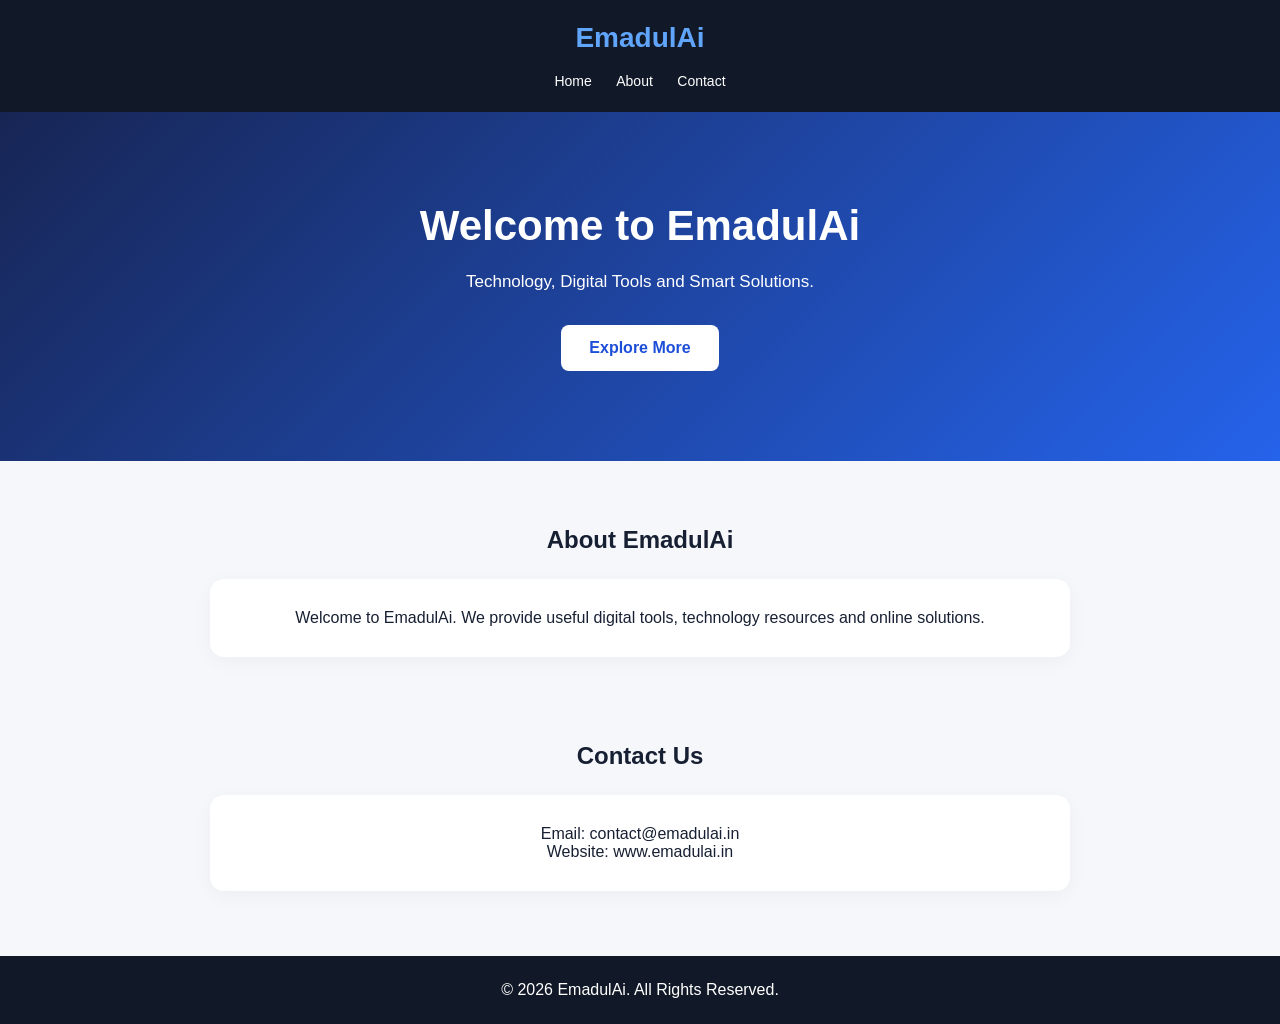
==== index.html @ f179d578 "Create EmadulAi homepage" ====
<!DOCTYPE html>
<html lang="en">
<head>
  <meta charset="UTF-8">
  <meta name="viewport" content="width=device-width, initial-scale=1.0">
  <meta name="description" content="Welcome to EmadulAi - Technology, Digital Tools and Solutions.">
  <title>EmadulAi - Official Website</title>

  <style>
    * {
      margin: 0;
      padding: 0;
      box-sizing: border-box;
    }

    body {
      font-family: Arial, sans-serif;
      background: #f5f7fb;
      color: #172033;
    }

    header {
      background: #111827;
      color: white;
      padding: 22px;
      text-align: center;
    }

    .logo {
      font-size: 28px;
      font-weight: bold;
      color: #60a5fa;
    }

    nav {
      margin-top: 18px;
    }

    nav a {
      color: white;
      text-decoration: none;
      margin: 10px;
      font-size: 14px;
    }

    .hero {
      padding: 90px 20px;
      text-align: center;
      background: linear-gradient(135deg, #172554, #2563eb);
      color: white;
    }

    .hero h1 {
      font-size: 42px;
      margin-bottom: 18px;
    }

    .hero p {
      font-size: 17px;
      line-height: 1.7;
    }

    .hero a {
      display: inline-block;
      margin-top: 28px;
      padding: 14px 28px;
      background: white;
      color: #1d4ed8;
      border-radius: 8px;
      text-decoration: none;
      font-weight: bold;
    }

    .content {
      max-width: 900px;
      margin: 45px auto;
      padding: 20px;
      text-align: center;
    }

    .content h2 {
      margin-bottom: 15px;
    }

    .card {
      background: white;
      padding: 30px;
      margin-top: 25px;
      border-radius: 14px;
      box-shadow: 0 5px 20px #0000000a;
    }

    footer {
      background: #111827;
      color: white;
      padding: 25px;
      text-align: center;
    }

    @media (max-width: 600px) {
      .hero h1 {
        font-size: 32px;
      }

      nav a {
        margin: 6px;
      }
    }
  </style>
</head>

<body>

  <header>
    <div class="logo">EmadulAi</div>

    <nav>
      <a href="#home">Home</a>
      <a href="#about">About</a>
      <a href="#contact">Contact</a>
    </nav>
  </header>

  <section class="hero" id="home">
    <h1>Welcome to EmadulAi</h1>
    <p>Technology, Digital Tools and Smart Solutions.</p>
    <a href="#about">Explore More</a>
  </section>

  <section class="content" id="about">
    <h2>About EmadulAi</h2>

    <div class="card">
      <p>
        Welcome to EmadulAi. We provide useful
        digital tools, technology resources and
        online solutions.
      </p>
    </div>
  </section>

  <section class="content" id="contact">
    <h2>Contact Us</h2>

    <div class="card">
      <p>Email: contact@emadulai.in</p>
      <p>Website: www.emadulai.in</p>
    </div>
  </section>

  <footer>
    <p>© 2026 EmadulAi. All Rights Reserved.</p>
  </footer>

</body>
</html>
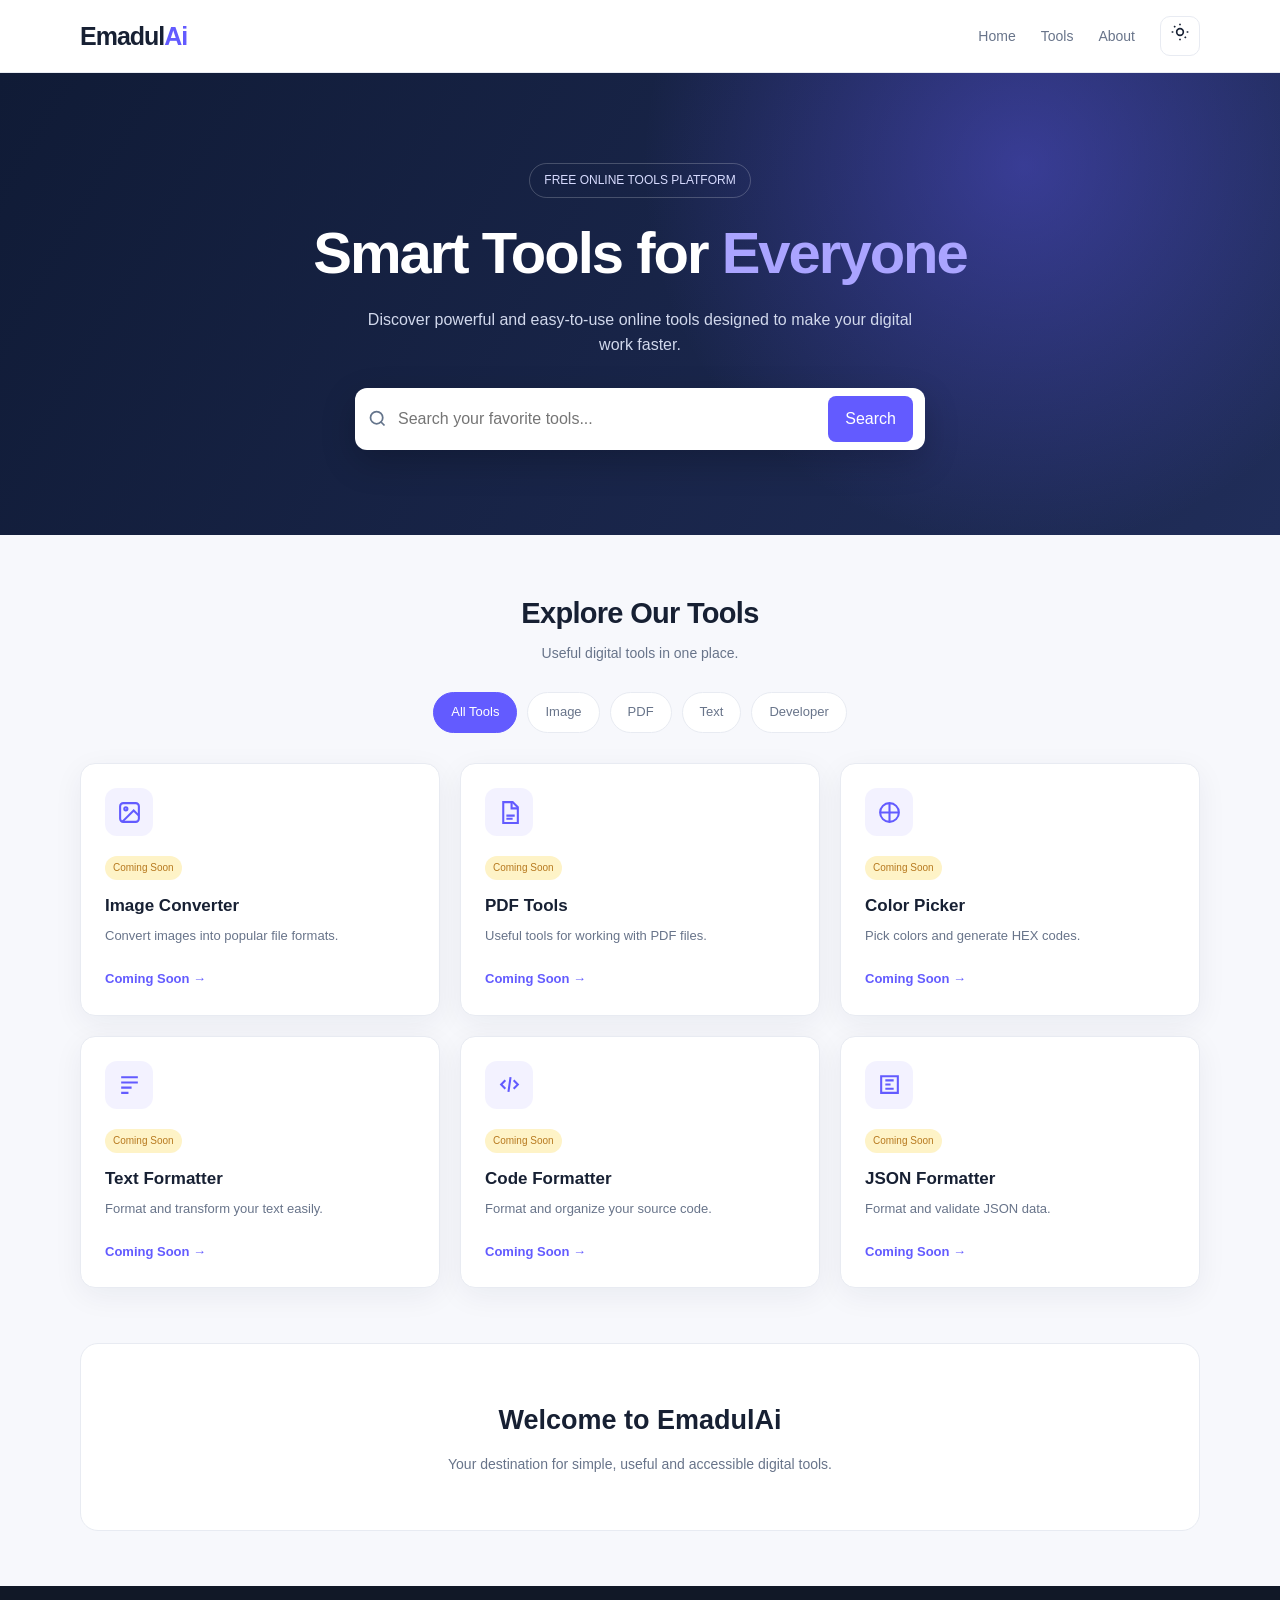
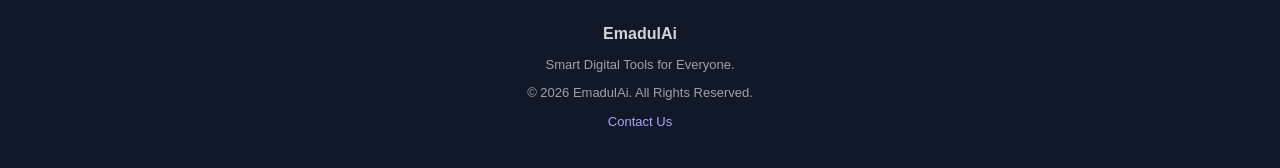
==== commit c022fc55: "Upgrade EmadulAi Tools Homepage" ====
--- a/index.html
+++ b/index.html
@@ -4,10 +4,33 @@
 <head>
   <meta charset="UTF-8">
   <meta name="viewport" content="width=device-width, initial-scale=1.0">
-  <meta name="description" content="Welcome to EmadulAi - Technology, Digital Tools and Solutions.">
-  <title>EmadulAi - Official Website</title>
+  <meta name="theme-color" content="#101828">
+
+  <title>EmadulAi Tools - Free Online Tools</title>
+  <meta name="description" content="Explore free online tools by EmadulAi. Image, PDF, text, color and developer tools.">
 
   <style>
+    :root {
+      --bg: #f7f8fc;
+      --surface: #ffffff;
+      --text: #172033;
+      --muted: #68748a;
+      --border: #e8ebf2;
+      --primary: #635bff;
+      --hero: #111b36;
+      --shadow: 0 8px 30px rgba(20,30,60,.06);
+    }
+
+    body.dark {
+      --bg: #0c1220;
+      --surface: #151e30;
+      --text: #f1f5ff;
+      --muted: #a4b0c5;
+      --border: #27334a;
+      --hero: #080e1d;
+      --shadow: 0 8px 30px rgba(0,0,0,.2);
+    }
+
     * {
       margin: 0;
       padding: 0;
@@ -15,96 +38,340 @@
     }
 
     body {
+      background: var(--bg);
+      color: var(--text);
       font-family: Arial, sans-serif;
-      background: #f5f7fb;
+      line-height: 1.6;
+      transition: background .25s, color .25s;
+    }
+
+    a {
+      color: inherit;
+      text-decoration: none;
+    }
+
+    button, input {
+      font: inherit;
+    }
+
+    .container {
+      width: min(1120px, 92%);
+      margin: auto;
+    }
+
+    header {
+      background: var(--surface);
+      border-bottom: 1px solid var(--border);
+      position: sticky;
+      top: 0;
+      z-index: 10;
+    }
+
+    .navbar {
+      min-height: 72px;
+      display: flex;
+      align-items: center;
+      justify-content: space-between;
+      gap: 20px;
+    }
+
+    .logo {
+      font-size: 25px;
+      font-weight: 800;
+      letter-spacing: -1px;
+    }
+
+    .logo span {
+      color: var(--primary);
+    }
+
+    .nav-links {
+      display: flex;
+      align-items: center;
+      gap: 25px;
+    }
+
+    .nav-links a {
+      font-size: 14px;
+      color: var(--muted);
+    }
+
+    .nav-links a:hover {
+      color: var(--primary);
+    }
+
+    .theme-btn {
+      width: 40px;
+      height: 40px;
+      border: 1px solid var(--border);
+      border-radius: 10px;
+      background: var(--surface);
+      color: var(--text);
+      cursor: pointer;
+    }
+
+    .hero {
+      background:
+        radial-gradient(circle at 80% 20%, #655cff66, transparent 35%),
+        linear-gradient(120deg, #101b36, #202d59);
+      color: white;
+      padding: 90px 20px 85px;
+      text-align: center;
+    }
+
+    .hero .tag {
+      display: inline-block;
+      padding: 7px 14px;
+      border: 1px solid #ffffff35;
+      border-radius: 30px;
+      font-size: 12px;
+      color: #d8dcff;
+      margin-bottom: 22px;
+    }
+
+    .hero h1 {
+      font-size: clamp(34px, 6vw, 58px);
+      line-height: 1.15;
+      letter-spacing: -2px;
+      max-width: 800px;
+      margin: auto;
+    }
+
+    .hero h1 span {
+      color: #aaa4ff;
+    }
+
+    .hero p {
+      max-width: 580px;
+      margin: 20px auto 30px;
+      color: #d1d8ec;
+      font-size: 16px;
+    }
+
+    .search-box {
+      max-width: 570px;
+      margin: auto;
+      display: flex;
+      align-items: center;
+      gap: 10px;
+      padding: 8px 12px;
+      background: white;
+      border-radius: 12px;
+      box-shadow: 0 12px 35px #0003;
+    }
+
+    .search-box svg {
+      color: #64748b;
+      flex-shrink: 0;
+    }
+
+    .search-box input {
+      flex: 1;
+      min-width: 0;
+      padding: 10px 0;
+      border: none;
+      outline: none;
       color: #172033;
-    }
-
-    header {
-      background: #111827;
+      background: transparent;
+    }
+
+    .search-box button {
+      border: 0;
+      border-radius: 8px;
+      background: #635bff;
       color: white;
-      padding: 22px;
+      padding: 10px 17px;
+      cursor: pointer;
+    }
+
+    .section {
+      padding: 55px 0;
+    }
+
+    .section-head {
       text-align: center;
-    }
-
-    .logo {
-      font-size: 28px;
-      font-weight: bold;
-      color: #60a5fa;
-    }
-
-    nav {
-      margin-top: 18px;
-    }
-
-    nav a {
+      margin-bottom: 28px;
+    }
+
+    .section-head h2 {
+      font-size: 29px;
+      letter-spacing: -.7px;
+    }
+
+    .section-head p {
+      color: var(--muted);
+      font-size: 14px;
+      margin-top: 6px;
+    }
+
+    .categories {
+      display: flex;
+      flex-wrap: wrap;
+      justify-content: center;
+      gap: 10px;
+      margin-bottom: 30px;
+    }
+
+    .category-btn {
+      padding: 9px 17px;
+      border: 1px solid var(--border);
+      border-radius: 30px;
+      background: var(--surface);
+      color: var(--muted);
+      cursor: pointer;
+      font-size: 13px;
+    }
+
+    .category-btn.active,
+    .category-btn:hover {
+      background: var(--primary);
+      border-color: var(--primary);
       color: white;
-      text-decoration: none;
-      margin: 10px;
+    }
+
+    .tools-grid {
+      display: grid;
+      grid-template-columns: repeat(3, 1fr);
+      gap: 20px;
+    }
+
+    .tool-card {
+      padding: 24px;
+      border: 1px solid var(--border);
+      border-radius: 15px;
+      background: var(--surface);
+      transition: .25s;
+      box-shadow: var(--shadow);
+    }
+
+    .tool-card:hover {
+      transform: translateY(-5px);
+      border-color: var(--primary);
+    }
+
+    .tool-icon {
+      width: 48px;
+      height: 48px;
+      display: grid;
+      place-items: center;
+      border-radius: 12px;
+      background: #635bff14;
+      color: var(--primary);
+      margin-bottom: 17px;
+    }
+
+    .tool-icon svg {
+      width: 25px;
+      height: 25px;
+    }
+
+    .tool-card h3 {
+      font-size: 17px;
+      margin-bottom: 7px;
+    }
+
+    .tool-card p {
+      font-size: 13px;
+      color: var(--muted);
+      margin-bottom: 18px;
+    }
+
+    .tool-link {
+      color: var(--primary);
+      font-weight: 700;
+      font-size: 13px;
+    }
+
+    .status {
+      display: inline-block;
+      font-size: 10px;
+      color: #b7791f;
+      background: #fef3c7;
+      padding: 4px 8px;
+      border-radius: 20px;
+      margin-bottom: 12px;
+    }
+
+    .empty {
+      display: none;
+      text-align: center;
+      padding: 40px;
+      color: var(--muted);
+    }
+
+    .cta {
+      text-align: center;
+      padding: 55px 20px;
+      border-radius: 18px;
+      background: var(--surface);
+      border: 1px solid var(--border);
+      margin-bottom: 55px;
+    }
+
+    .cta h2 {
+      font-size: 27px;
+      margin-bottom: 10px;
+    }
+
+    .cta p {
+      color: var(--muted);
       font-size: 14px;
-    }
-
-    .hero {
-      padding: 90px 20px;
-      text-align: center;
-      background: linear-gradient(135deg, #172554, #2563eb);
-      color: white;
-    }
-
-    .hero h1 {
-      font-size: 42px;
-      margin-bottom: 18px;
-    }
-
-    .hero p {
-      font-size: 17px;
-      line-height: 1.7;
-    }
-
-    .hero a {
-      display: inline-block;
-      margin-top: 28px;
-      padding: 14px 28px;
-      background: white;
-      color: #1d4ed8;
-      border-radius: 8px;
-      text-decoration: none;
-      font-weight: bold;
-    }
-
-    .content {
-      max-width: 900px;
-      margin: 45px auto;
-      padding: 20px;
-      text-align: center;
-    }
-
-    .content h2 {
-      margin-bottom: 15px;
-    }
-
-    .card {
-      background: white;
-      padding: 30px;
-      margin-top: 25px;
-      border-radius: 14px;
-      box-shadow: 0 5px 20px #0000000a;
     }
 
     footer {
       background: #111827;
-      color: white;
-      padding: 25px;
+      color: #d1d5db;
+      padding: 35px 0;
       text-align: center;
     }
 
-    @media (max-width: 600px) {
-      .hero h1 {
-        font-size: 32px;
-      }
-
-      nav a {
-        margin: 6px;
+    footer p {
+      font-size: 13px;
+      margin-top: 8px;
+      color: #9ca3af;
+    }
+
+    footer a {
+      color: #aaa4ff;
+    }
+
+    @media (max-width: 750px) {
+      .tools-grid {
+        grid-template-columns: repeat(2, 1fr);
+      }
+
+      .nav-links {
+        gap: 12px;
+      }
+    }
+
+    @media (max-width: 480px) {
+      .navbar {
+        min-height: 65px;
+      }
+
+      .logo {
+        font-size: 21px;
+      }
+
+      .nav-links {
+        gap: 9px;
+      }
+
+      .nav-links a {
+        font-size: 12px;
+      }
+
+      .tools-grid {
+        grid-template-columns: 1fr;
+      }
+
+      .hero {
+        padding: 70px 15px;
+      }
+
+      .search-box button {
+        padding: 9px 11px;
       }
     }
   </style>
@@ -112,46 +379,228 @@
 
 <body>
 
-  <header>
-    <div class="logo">EmadulAi</div>
-
-    <nav>
-      <a href="#home">Home</a>
+<header>
+  <div class="container navbar">
+    <a href="#" class="logo">Emadul<span>Ai</span></a>
+
+    <nav class="nav-links">
+      <a href="#">Home</a>
+      <a href="#tools">Tools</a>
       <a href="#about">About</a>
-      <a href="#contact">Contact</a>
+      <button class="theme-btn" id="themeBtn"
+        aria-label="Toggle dark mode">
+        <svg width="20" height="20" viewBox="0 0 24 24"
+          fill="none" stroke="currentColor" stroke-width="2">
+          <circle cx="12" cy="12" r="4"/>
+          <path d="M12 2v2m0 16v2M4.93 4.93l1.41 1.41m11.32 11.32 1.41 1.41M2 12h2m16 0h2"/>
+        </svg>
+      </button>
     </nav>
-  </header>
-
-  <section class="hero" id="home">
-    <h1>Welcome to EmadulAi</h1>
-    <p>Technology, Digital Tools and Smart Solutions.</p>
-    <a href="#about">Explore More</a>
+  </div>
+</header>
+
+<main>
+  <section class="hero">
+    <div class="tag">FREE ONLINE TOOLS PLATFORM</div>
+
+    <h1>Smart Tools for <span>Everyone</span></h1>
+
+    <p>
+      Discover powerful and easy-to-use online tools
+      designed to make your digital work faster.
+    </p>
+
+    <form class="search-box" id="searchForm">
+      <svg width="21" height="21" viewBox="0 0 24 24"
+        fill="none" stroke="currentColor" stroke-width="2">
+        <circle cx="11" cy="11" r="7"/>
+        <path d="m16 16 4 4"/>
+      </svg>
+
+      <input id="searchInput"
+        type="search"
+        placeholder="Search your favorite tools..."
+        aria-label="Search tools">
+
+      <button type="submit">Search</button>
+    </form>
   </section>
 
-  <section class="content" id="about">
-    <h2>About EmadulAi</h2>
-
-    <div class="card">
+  <section class="section container" id="tools">
+    <div class="section-head">
+      <h2>Explore Our Tools</h2>
+      <p>Useful digital tools in one place.</p>
+    </div>
+
+    <div class="categories">
+      <button class="category-btn active" data-filter="all">All Tools</button>
+      <button class="category-btn" data-filter="image">Image</button>
+      <button class="category-btn" data-filter="pdf">PDF</button>
+      <button class="category-btn" data-filter="text">Text</button>
+      <button class="category-btn" data-filter="developer">Developer</button>
+    </div>
+
+    <div class="tools-grid" id="toolsGrid">
+
+      <article class="tool-card" data-category="image">
+        <div class="tool-icon">
+          <svg viewBox="0 0 24 24" fill="none" stroke="currentColor" stroke-width="2">
+            <rect x="3" y="3" width="18" height="18" rx="3"/>
+            <circle cx="8.5" cy="8.5" r="1.5"/>
+            <path d="m21 15-5-5L5 21"/>
+          </svg>
+        </div>
+        <span class="status">Coming Soon</span>
+        <h3>Image Converter</h3>
+        <p>Convert images into popular file formats.</p>
+        <span class="tool-link">Coming Soon →</span>
+      </article>
+
+      <article class="tool-card" data-category="pdf">
+        <div class="tool-icon">
+          <svg viewBox="0 0 24 24" fill="none" stroke="currentColor" stroke-width="2">
+            <path d="M6 2h9l5 5v15H6z"/>
+            <path d="M14 2v6h6M9 15h8M9 18h6"/>
+          </svg>
+        </div>
+        <span class="status">Coming Soon</span>
+        <h3>PDF Tools</h3>
+        <p>Useful tools for working with PDF files.</p>
+        <span class="tool-link">Coming Soon →</span>
+      </article>
+
+      <article class="tool-card" data-category="image">
+        <div class="tool-icon">
+          <svg viewBox="0 0 24 24" fill="none" stroke="currentColor" stroke-width="2">
+            <path d="M12 3v18M3 12h18"/>
+            <circle cx="12" cy="12" r="9"/>
+          </svg>
+        </div>
+        <span class="status">Coming Soon</span>
+        <h3>Color Picker</h3>
+        <p>Pick colors and generate HEX codes.</p>
+        <span class="tool-link">Coming Soon →</span>
+      </article>
+
+      <article class="tool-card" data-category="text">
+        <div class="tool-icon">
+          <svg viewBox="0 0 24 24" fill="none" stroke="currentColor" stroke-width="2">
+            <path d="M4 5h16M4 10h16M4 15h10M4 20h7"/>
+          </svg>
+        </div>
+        <span class="status">Coming Soon</span>
+        <h3>Text Formatter</h3>
+        <p>Format and transform your text easily.</p>
+        <span class="tool-link">Coming Soon →</span>
+      </article>
+
+      <article class="tool-card" data-category="developer">
+        <div class="tool-icon">
+          <svg viewBox="0 0 24 24" fill="none" stroke="currentColor" stroke-width="2">
+            <path d="m8 8-4 4 4 4m8-8 4 4-4 4m-3-11-2 14"/>
+          </svg>
+        </div>
+        <span class="status">Coming Soon</span>
+        <h3>Code Formatter</h3>
+        <p>Format and organize your source code.</p>
+        <span class="tool-link">Coming Soon →</span>
+      </article>
+
+      <article class="tool-card" data-category="developer">
+        <div class="tool-icon">
+          <svg viewBox="0 0 24 24" fill="none" stroke="currentColor" stroke-width="2">
+            <path d="M4 4h16v16H4zM8 8h8M8 12h5M8 16h8"/>
+          </svg>
+        </div>
+        <span class="status">Coming Soon</span>
+        <h3>JSON Formatter</h3>
+        <p>Format and validate JSON data.</p>
+        <span class="tool-link">Coming Soon →</span>
+      </article>
+
+    </div>
+
+    <div class="empty" id="emptyMessage">
+      No tools found. Try another search.
+    </div>
+  </section>
+
+  <section class="container" id="about">
+    <div class="cta">
+      <h2>Welcome to EmadulAi</h2>
       <p>
-        Welcome to EmadulAi. We provide useful
-        digital tools, technology resources and
-        online solutions.
+        Your destination for simple, useful and
+        accessible digital tools.
       </p>
     </div>
   </section>
-
-  <section class="content" id="contact">
-    <h2>Contact Us</h2>
-
-    <div class="card">
-      <p>Email: contact@emadulai.in</p>
-      <p>Website: www.emadulai.in</p>
-    </div>
-  </section>
-
-  <footer>
+</main>
+
+<footer>
+  <div class="container">
+    <strong>EmadulAi</strong>
+    <p>Smart Digital Tools for Everyone.</p>
     <p>© 2026 EmadulAi. All Rights Reserved.</p>
-  </footer>
+    <p><a href="mailto:contact@emadulai.in">Contact Us</a></p>
+  </div>
+</footer>
+
+<script>
+  const searchInput = document.getElementById("searchInput");
+  const searchForm = document.getElementById("searchForm");
+  const cards = [...document.querySelectorAll(".tool-card")];
+  const buttons = document.querySelectorAll(".category-btn");
+  const emptyMessage = document.getElementById("emptyMessage");
+
+  let activeFilter = "all";
+
+  function filterTools() {
+    const query = searchInput.value.toLowerCase().trim();
+    let visible = 0;
+
+    cards.forEach(card => {
+      const category = card.dataset.category;
+      const content = card.textContent.toLowerCase();
+
+      const matchesSearch = content.includes(query);
+      const matchesCategory =
+        activeFilter === "all" || category === activeFilter;
+
+      const show = matchesSearch && matchesCategory;
+
+      card.style.display = show ? "" : "none";
+
+      if (show) visible++;
+    });
+
+    emptyMessage.style.display = visible ? "none" : "block";
+  }
+
+  searchInput.addEventListener("input", filterTools);
+
+  searchForm.addEventListener("submit", event => {
+    event.preventDefault();
+    filterTools();
+    document.getElementById("tools").scrollIntoView({
+      behavior: "smooth"
+    });
+  });
+
+  buttons.forEach(button => {
+    button.addEventListener("click", () => {
+      buttons.forEach(item => item.classList.remove("active"));
+      button.classList.add("active");
+      activeFilter = button.dataset.filter;
+      filterTools();
+    });
+  });
+
+  const themeBtn = document.getElementById("themeBtn");
+
+  themeBtn.addEventListener("click", () => {
+    document.body.classList.toggle("dark");
+  });
+</script>
 
 </body>
 </html>
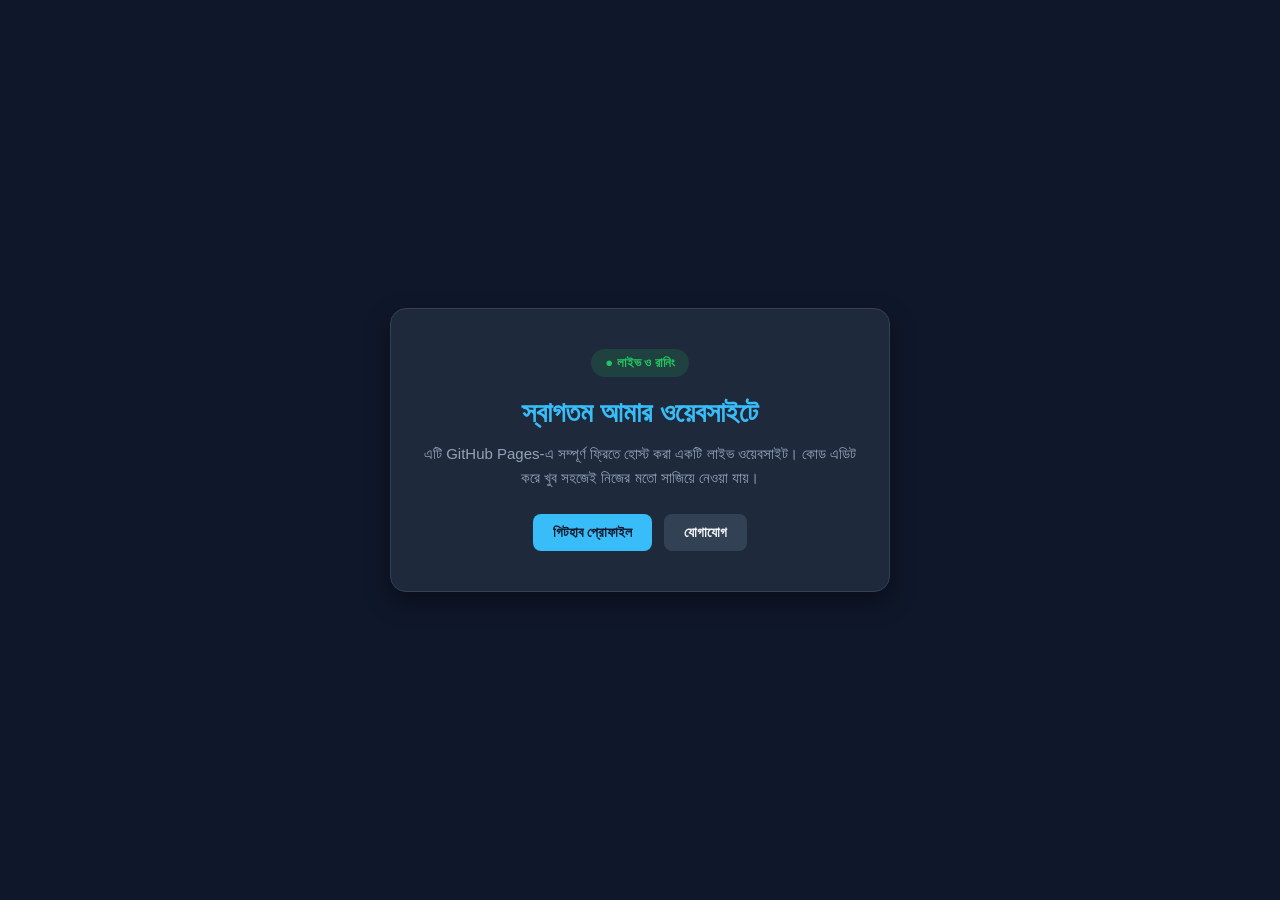
==== commit b9b9b763: "Update index.html" ====
--- a/index.html
+++ b/index.html
@@ -1,606 +1,99 @@
-
 <!DOCTYPE html>
-<html lang="en">
+<html lang="bn">
 <head>
   <meta charset="UTF-8">
   <meta name="viewport" content="width=device-width, initial-scale=1.0">
-  <meta name="theme-color" content="#101828">
-
-  <title>EmadulAi Tools - Free Online Tools</title>
-  <meta name="description" content="Explore free online tools by EmadulAi. Image, PDF, text, color and developer tools.">
-
+  <title>আমার ওয়েবসাইট | স্বাগতম</title>
   <style>
-    :root {
-      --bg: #f7f8fc;
-      --surface: #ffffff;
-      --text: #172033;
-      --muted: #68748a;
-      --border: #e8ebf2;
-      --primary: #635bff;
-      --hero: #111b36;
-      --shadow: 0 8px 30px rgba(20,30,60,.06);
-    }
-
-    body.dark {
-      --bg: #0c1220;
-      --surface: #151e30;
-      --text: #f1f5ff;
-      --muted: #a4b0c5;
-      --border: #27334a;
-      --hero: #080e1d;
-      --shadow: 0 8px 30px rgba(0,0,0,.2);
-    }
-
     * {
       margin: 0;
       padding: 0;
       box-sizing: border-box;
+      font-family: 'Segoe UI', Tahoma, Geneva, Verdana, sans-serif;
     }
-
     body {
-      background: var(--bg);
-      color: var(--text);
-      font-family: Arial, sans-serif;
+      background: #0f172a;
+      color: #f8fafc;
+      display: flex;
+      flex-direction: column;
+      min-height: 100vh;
+      align-items: center;
+      justify-content: center;
+      text-align: center;
+      padding: 20px;
+    }
+    .card {
+      background: #1e293b;
+      border: 1px solid #334155;
+      padding: 40px 30px;
+      border-radius: 16px;
+      max-width: 500px;
+      width: 100%;
+      box-shadow: 0 10px 25px rgba(0,0,0,0.4);
+    }
+    .badge {
+      display: inline-block;
+      padding: 6px 14px;
+      background: rgba(34, 197, 94, 0.15);
+      color: #22c55e;
+      border-radius: 20px;
+      font-size: 13px;
+      font-weight: 600;
+      margin-bottom: 20px;
+    }
+    h1 {
+      font-size: 28px;
+      margin-bottom: 12px;
+      color: #38bdf8;
+    }
+    p {
+      color: #94a3b8;
+      font-size: 15px;
       line-height: 1.6;
-      transition: background .25s, color .25s;
+      margin-bottom: 24px;
     }
-
-    a {
-      color: inherit;
+    .btn-group {
+      display: flex;
+      gap: 12px;
+      justify-content: center;
+      flex-wrap: wrap;
+    }
+    a.btn {
       text-decoration: none;
+      padding: 10px 20px;
+      border-radius: 8px;
+      font-size: 14px;
+      font-weight: 600;
+      transition: all 0.2s ease;
     }
-
-    button, input {
-      font: inherit;
+    .btn-primary {
+      background: #38bdf8;
+      color: #0f172a;
     }
-
-    .container {
-      width: min(1120px, 92%);
-      margin: auto;
+    .btn-primary:hover {
+      background: #0ea5e9;
     }
-
-    header {
-      background: var(--surface);
-      border-bottom: 1px solid var(--border);
-      position: sticky;
-      top: 0;
-      z-index: 10;
+    .btn-secondary {
+      background: #334155;
+      color: #f8fafc;
     }
-
-    .navbar {
-      min-height: 72px;
-      display: flex;
-      align-items: center;
-      justify-content: space-between;
-      gap: 20px;
-    }
-
-    .logo {
-      font-size: 25px;
-      font-weight: 800;
-      letter-spacing: -1px;
-    }
-
-    .logo span {
-      color: var(--primary);
-    }
-
-    .nav-links {
-      display: flex;
-      align-items: center;
-      gap: 25px;
-    }
-
-    .nav-links a {
-      font-size: 14px;
-      color: var(--muted);
-    }
-
-    .nav-links a:hover {
-      color: var(--primary);
-    }
-
-    .theme-btn {
-      width: 40px;
-      height: 40px;
-      border: 1px solid var(--border);
-      border-radius: 10px;
-      background: var(--surface);
-      color: var(--text);
-      cursor: pointer;
-    }
-
-    .hero {
-      background:
-        radial-gradient(circle at 80% 20%, #655cff66, transparent 35%),
-        linear-gradient(120deg, #101b36, #202d59);
-      color: white;
-      padding: 90px 20px 85px;
-      text-align: center;
-    }
-
-    .hero .tag {
-      display: inline-block;
-      padding: 7px 14px;
-      border: 1px solid #ffffff35;
-      border-radius: 30px;
-      font-size: 12px;
-      color: #d8dcff;
-      margin-bottom: 22px;
-    }
-
-    .hero h1 {
-      font-size: clamp(34px, 6vw, 58px);
-      line-height: 1.15;
-      letter-spacing: -2px;
-      max-width: 800px;
-      margin: auto;
-    }
-
-    .hero h1 span {
-      color: #aaa4ff;
-    }
-
-    .hero p {
-      max-width: 580px;
-      margin: 20px auto 30px;
-      color: #d1d8ec;
-      font-size: 16px;
-    }
-
-    .search-box {
-      max-width: 570px;
-      margin: auto;
-      display: flex;
-      align-items: center;
-      gap: 10px;
-      padding: 8px 12px;
-      background: white;
-      border-radius: 12px;
-      box-shadow: 0 12px 35px #0003;
-    }
-
-    .search-box svg {
-      color: #64748b;
-      flex-shrink: 0;
-    }
-
-    .search-box input {
-      flex: 1;
-      min-width: 0;
-      padding: 10px 0;
-      border: none;
-      outline: none;
-      color: #172033;
-      background: transparent;
-    }
-
-    .search-box button {
-      border: 0;
-      border-radius: 8px;
-      background: #635bff;
-      color: white;
-      padding: 10px 17px;
-      cursor: pointer;
-    }
-
-    .section {
-      padding: 55px 0;
-    }
-
-    .section-head {
-      text-align: center;
-      margin-bottom: 28px;
-    }
-
-    .section-head h2 {
-      font-size: 29px;
-      letter-spacing: -.7px;
-    }
-
-    .section-head p {
-      color: var(--muted);
-      font-size: 14px;
-      margin-top: 6px;
-    }
-
-    .categories {
-      display: flex;
-      flex-wrap: wrap;
-      justify-content: center;
-      gap: 10px;
-      margin-bottom: 30px;
-    }
-
-    .category-btn {
-      padding: 9px 17px;
-      border: 1px solid var(--border);
-      border-radius: 30px;
-      background: var(--surface);
-      color: var(--muted);
-      cursor: pointer;
-      font-size: 13px;
-    }
-
-    .category-btn.active,
-    .category-btn:hover {
-      background: var(--primary);
-      border-color: var(--primary);
-      color: white;
-    }
-
-    .tools-grid {
-      display: grid;
-      grid-template-columns: repeat(3, 1fr);
-      gap: 20px;
-    }
-
-    .tool-card {
-      padding: 24px;
-      border: 1px solid var(--border);
-      border-radius: 15px;
-      background: var(--surface);
-      transition: .25s;
-      box-shadow: var(--shadow);
-    }
-
-    .tool-card:hover {
-      transform: translateY(-5px);
-      border-color: var(--primary);
-    }
-
-    .tool-icon {
-      width: 48px;
-      height: 48px;
-      display: grid;
-      place-items: center;
-      border-radius: 12px;
-      background: #635bff14;
-      color: var(--primary);
-      margin-bottom: 17px;
-    }
-
-    .tool-icon svg {
-      width: 25px;
-      height: 25px;
-    }
-
-    .tool-card h3 {
-      font-size: 17px;
-      margin-bottom: 7px;
-    }
-
-    .tool-card p {
-      font-size: 13px;
-      color: var(--muted);
-      margin-bottom: 18px;
-    }
-
-    .tool-link {
-      color: var(--primary);
-      font-weight: 700;
-      font-size: 13px;
-    }
-
-    .status {
-      display: inline-block;
-      font-size: 10px;
-      color: #b7791f;
-      background: #fef3c7;
-      padding: 4px 8px;
-      border-radius: 20px;
-      margin-bottom: 12px;
-    }
-
-    .empty {
-      display: none;
-      text-align: center;
-      padding: 40px;
-      color: var(--muted);
-    }
-
-    .cta {
-      text-align: center;
-      padding: 55px 20px;
-      border-radius: 18px;
-      background: var(--surface);
-      border: 1px solid var(--border);
-      margin-bottom: 55px;
-    }
-
-    .cta h2 {
-      font-size: 27px;
-      margin-bottom: 10px;
-    }
-
-    .cta p {
-      color: var(--muted);
-      font-size: 14px;
-    }
-
-    footer {
-      background: #111827;
-      color: #d1d5db;
-      padding: 35px 0;
-      text-align: center;
-    }
-
-    footer p {
-      font-size: 13px;
-      margin-top: 8px;
-      color: #9ca3af;
-    }
-
-    footer a {
-      color: #aaa4ff;
-    }
-
-    @media (max-width: 750px) {
-      .tools-grid {
-        grid-template-columns: repeat(2, 1fr);
-      }
-
-      .nav-links {
-        gap: 12px;
-      }
-    }
-
-    @media (max-width: 480px) {
-      .navbar {
-        min-height: 65px;
-      }
-
-      .logo {
-        font-size: 21px;
-      }
-
-      .nav-links {
-        gap: 9px;
-      }
-
-      .nav-links a {
-        font-size: 12px;
-      }
-
-      .tools-grid {
-        grid-template-columns: 1fr;
-      }
-
-      .hero {
-        padding: 70px 15px;
-      }
-
-      .search-box button {
-        padding: 9px 11px;
-      }
+    .btn-secondary:hover {
+      background: #475569;
     }
   </style>
 </head>
-
 <body>
 
-<header>
-  <div class="container navbar">
-    <a href="#" class="logo">Emadul<span>Ai</span></a>
-
-    <nav class="nav-links">
-      <a href="#">Home</a>
-      <a href="#tools">Tools</a>
-      <a href="#about">About</a>
-      <button class="theme-btn" id="themeBtn"
-        aria-label="Toggle dark mode">
-        <svg width="20" height="20" viewBox="0 0 24 24"
-          fill="none" stroke="currentColor" stroke-width="2">
-          <circle cx="12" cy="12" r="4"/>
-          <path d="M12 2v2m0 16v2M4.93 4.93l1.41 1.41m11.32 11.32 1.41 1.41M2 12h2m16 0h2"/>
-        </svg>
-      </button>
-    </nav>
+  <div class="card">
+    <div class="badge">● লাইভ ও রানিং</div>
+    <h1>স্বাগতম আমার ওয়েবসাইটে</h1>
+    <p>এটি GitHub Pages-এ সম্পূর্ণ ফ্রিতে হোস্ট করা একটি লাইভ ওয়েবসাইট। কোড এডিট করে খুব সহজেই নিজের মতো সাজিয়ে নেওয়া যায়।</p>
+    
+    <div class="btn-group">
+      <a href="https://github.com" target="_blank" class="btn btn-primary">গিটহাব প্রোফাইল</a>
+      <a href="mailto:example@gmail.com" class="btn btn-secondary">যোগাযোগ</a>
+    </div>
   </div>
-</header>
-
-<main>
-  <section class="hero">
-    <div class="tag">FREE ONLINE TOOLS PLATFORM</div>
-
-    <h1>Smart Tools for <span>Everyone</span></h1>
-
-    <p>
-      Discover powerful and easy-to-use online tools
-      designed to make your digital work faster.
-    </p>
-
-    <form class="search-box" id="searchForm">
-      <svg width="21" height="21" viewBox="0 0 24 24"
-        fill="none" stroke="currentColor" stroke-width="2">
-        <circle cx="11" cy="11" r="7"/>
-        <path d="m16 16 4 4"/>
-      </svg>
-
-      <input id="searchInput"
-        type="search"
-        placeholder="Search your favorite tools..."
-        aria-label="Search tools">
-
-      <button type="submit">Search</button>
-    </form>
-  </section>
-
-  <section class="section container" id="tools">
-    <div class="section-head">
-      <h2>Explore Our Tools</h2>
-      <p>Useful digital tools in one place.</p>
-    </div>
-
-    <div class="categories">
-      <button class="category-btn active" data-filter="all">All Tools</button>
-      <button class="category-btn" data-filter="image">Image</button>
-      <button class="category-btn" data-filter="pdf">PDF</button>
-      <button class="category-btn" data-filter="text">Text</button>
-      <button class="category-btn" data-filter="developer">Developer</button>
-    </div>
-
-    <div class="tools-grid" id="toolsGrid">
-
-      <article class="tool-card" data-category="image">
-        <div class="tool-icon">
-          <svg viewBox="0 0 24 24" fill="none" stroke="currentColor" stroke-width="2">
-            <rect x="3" y="3" width="18" height="18" rx="3"/>
-            <circle cx="8.5" cy="8.5" r="1.5"/>
-            <path d="m21 15-5-5L5 21"/>
-          </svg>
-        </div>
-        <span class="status">Coming Soon</span>
-        <h3>Image Converter</h3>
-        <p>Convert images into popular file formats.</p>
-        <span class="tool-link">Coming Soon →</span>
-      </article>
-
-      <article class="tool-card" data-category="pdf">
-        <div class="tool-icon">
-          <svg viewBox="0 0 24 24" fill="none" stroke="currentColor" stroke-width="2">
-            <path d="M6 2h9l5 5v15H6z"/>
-            <path d="M14 2v6h6M9 15h8M9 18h6"/>
-          </svg>
-        </div>
-        <span class="status">Coming Soon</span>
-        <h3>PDF Tools</h3>
-        <p>Useful tools for working with PDF files.</p>
-        <span class="tool-link">Coming Soon →</span>
-      </article>
-
-      <article class="tool-card" data-category="image">
-        <div class="tool-icon">
-          <svg viewBox="0 0 24 24" fill="none" stroke="currentColor" stroke-width="2">
-            <path d="M12 3v18M3 12h18"/>
-            <circle cx="12" cy="12" r="9"/>
-          </svg>
-        </div>
-        <span class="status">Coming Soon</span>
-        <h3>Color Picker</h3>
-        <p>Pick colors and generate HEX codes.</p>
-        <span class="tool-link">Coming Soon →</span>
-      </article>
-
-      <article class="tool-card" data-category="text">
-        <div class="tool-icon">
-          <svg viewBox="0 0 24 24" fill="none" stroke="currentColor" stroke-width="2">
-            <path d="M4 5h16M4 10h16M4 15h10M4 20h7"/>
-          </svg>
-        </div>
-        <span class="status">Coming Soon</span>
-        <h3>Text Formatter</h3>
-        <p>Format and transform your text easily.</p>
-        <span class="tool-link">Coming Soon →</span>
-      </article>
-
-      <article class="tool-card" data-category="developer">
-        <div class="tool-icon">
-          <svg viewBox="0 0 24 24" fill="none" stroke="currentColor" stroke-width="2">
-            <path d="m8 8-4 4 4 4m8-8 4 4-4 4m-3-11-2 14"/>
-          </svg>
-        </div>
-        <span class="status">Coming Soon</span>
-        <h3>Code Formatter</h3>
-        <p>Format and organize your source code.</p>
-        <span class="tool-link">Coming Soon →</span>
-      </article>
-
-      <article class="tool-card" data-category="developer">
-        <div class="tool-icon">
-          <svg viewBox="0 0 24 24" fill="none" stroke="currentColor" stroke-width="2">
-            <path d="M4 4h16v16H4zM8 8h8M8 12h5M8 16h8"/>
-          </svg>
-        </div>
-        <span class="status">Coming Soon</span>
-        <h3>JSON Formatter</h3>
-        <p>Format and validate JSON data.</p>
-        <span class="tool-link">Coming Soon →</span>
-      </article>
-
-    </div>
-
-    <div class="empty" id="emptyMessage">
-      No tools found. Try another search.
-    </div>
-  </section>
-
-  <section class="container" id="about">
-    <div class="cta">
-      <h2>Welcome to EmadulAi</h2>
-      <p>
-        Your destination for simple, useful and
-        accessible digital tools.
-      </p>
-    </div>
-  </section>
-</main>
-
-<footer>
-  <div class="container">
-    <strong>EmadulAi</strong>
-    <p>Smart Digital Tools for Everyone.</p>
-    <p>© 2026 EmadulAi. All Rights Reserved.</p>
-    <p><a href="mailto:contact@emadulai.in">Contact Us</a></p>
-  </div>
-</footer>
-
-<script>
-  const searchInput = document.getElementById("searchInput");
-  const searchForm = document.getElementById("searchForm");
-  const cards = [...document.querySelectorAll(".tool-card")];
-  const buttons = document.querySelectorAll(".category-btn");
-  const emptyMessage = document.getElementById("emptyMessage");
-
-  let activeFilter = "all";
-
-  function filterTools() {
-    const query = searchInput.value.toLowerCase().trim();
-    let visible = 0;
-
-    cards.forEach(card => {
-      const category = card.dataset.category;
-      const content = card.textContent.toLowerCase();
-
-      const matchesSearch = content.includes(query);
-      const matchesCategory =
-        activeFilter === "all" || category === activeFilter;
-
-      const show = matchesSearch && matchesCategory;
-
-      card.style.display = show ? "" : "none";
-
-      if (show) visible++;
-    });
-
-    emptyMessage.style.display = visible ? "none" : "block";
-  }
-
-  searchInput.addEventListener("input", filterTools);
-
-  searchForm.addEventListener("submit", event => {
-    event.preventDefault();
-    filterTools();
-    document.getElementById("tools").scrollIntoView({
-      behavior: "smooth"
-    });
-  });
-
-  buttons.forEach(button => {
-    button.addEventListener("click", () => {
-      buttons.forEach(item => item.classList.remove("active"));
-      button.classList.add("active");
-      activeFilter = button.dataset.filter;
-      filterTools();
-    });
-  });
-
-  const themeBtn = document.getElementById("themeBtn");
-
-  themeBtn.addEventListener("click", () => {
-    document.body.classList.toggle("dark");
-  });
-</script>
 
 </body>
 </html>
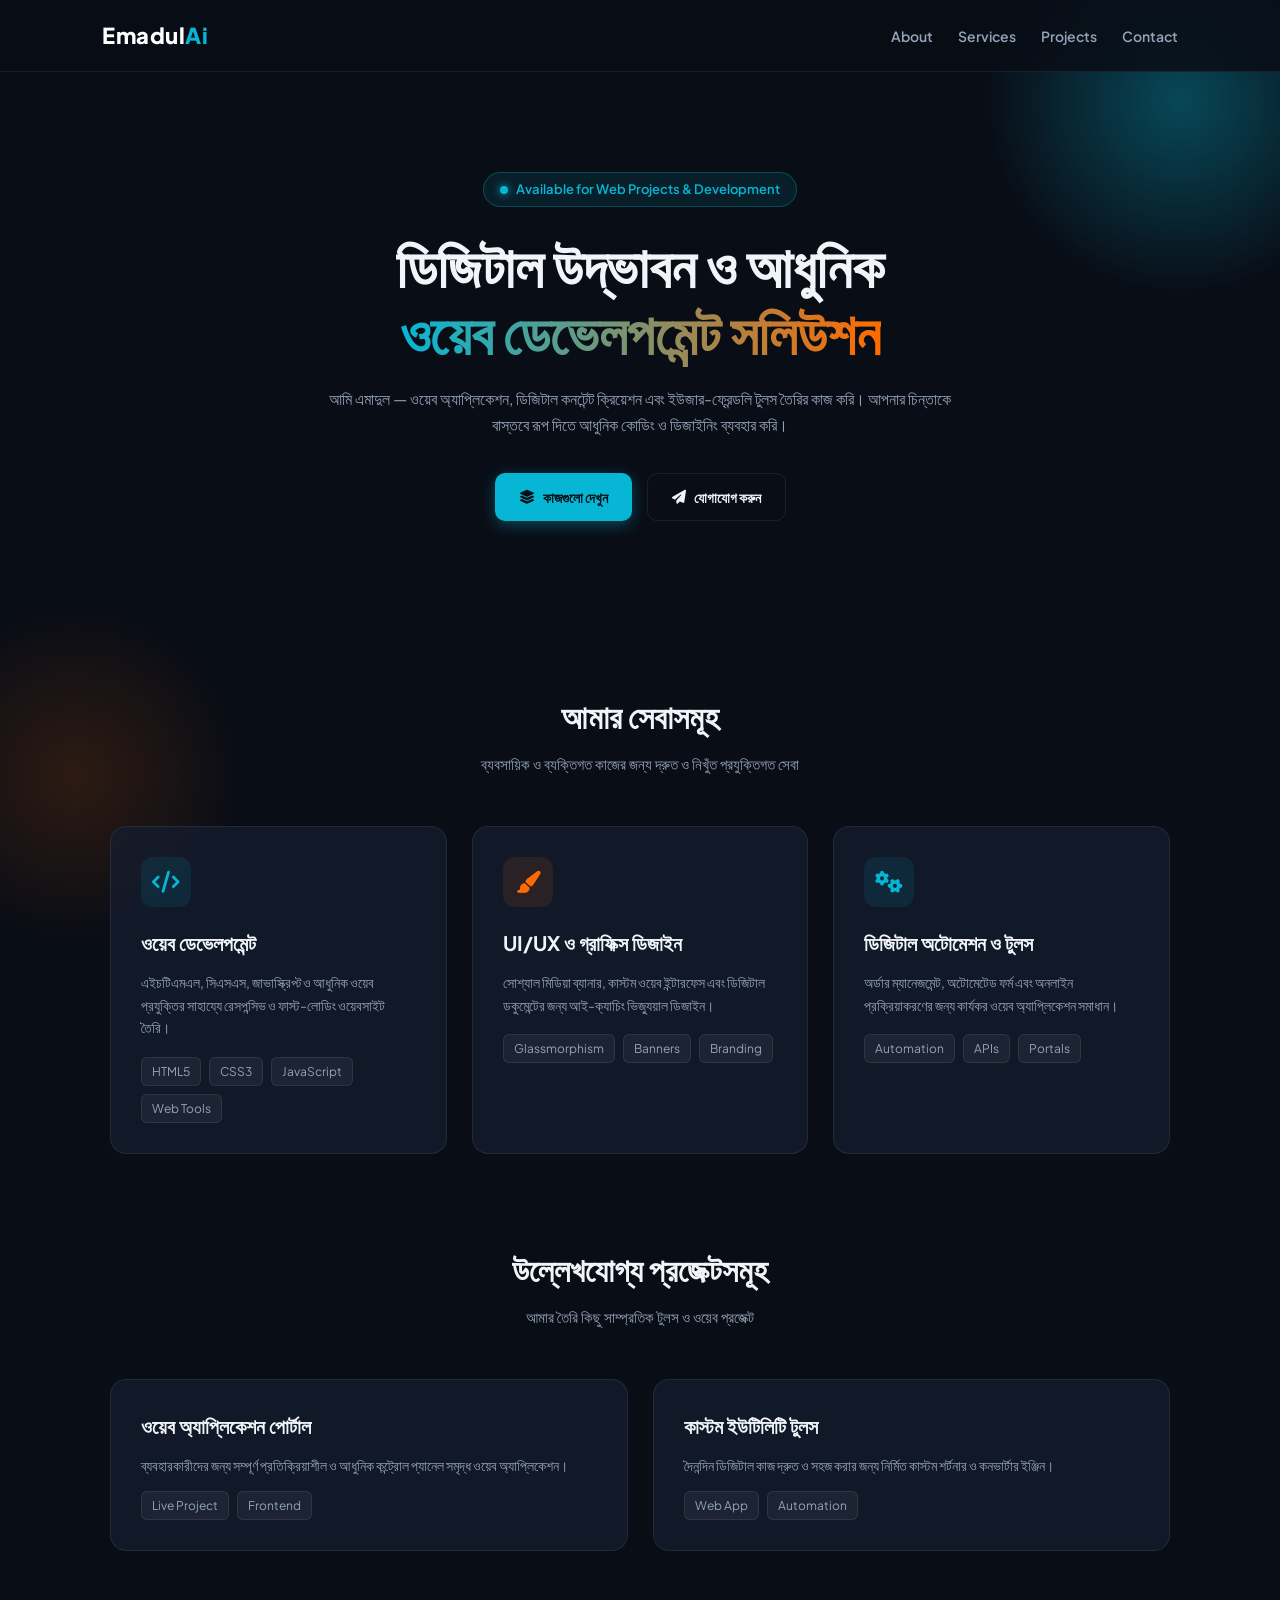
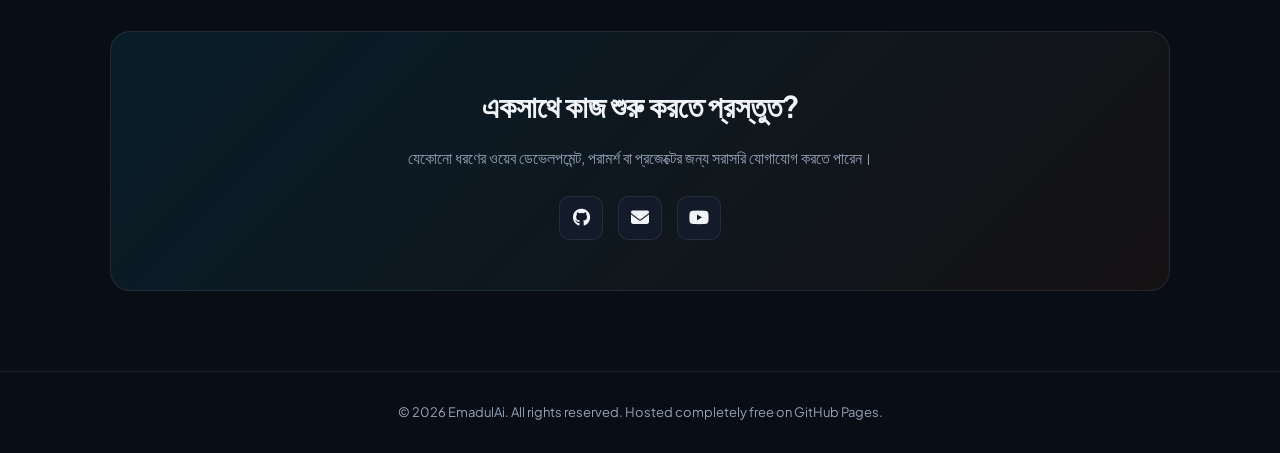
==== commit 72d8f8bc: "Update index.html" ====
--- a/index.html
+++ b/index.html
@@ -1,99 +1,473 @@
 <!DOCTYPE html>
 <html lang="bn">
 <head>
-  <meta charset="UTF-8">
-  <meta name="viewport" content="width=device-width, initial-scale=1.0">
-  <title>আমার ওয়েবসাইট | স্বাগতম</title>
+  <meta charset="UTF-8" />
+  <meta name="viewport" content="width=device-width, initial-scale=1.0" />
+  <title>Emadul | Creator & Web Developer</title>
+  
+  <!-- Font Awesome Icons -->
+  <link rel="stylesheet" href="https://cdnjs.cloudflare.com/ajax/libs/font-awesome/6.4.0/css/all.min.css" />
+  <!-- Google Fonts -->
+  <link rel="preconnect" href="https://fonts.googleapis.com">
+  <link rel="preconnect" href="https://fonts.gstatic.com" crossorigin>
+  <link href="https://fonts.googleapis.com/css2?family=Plus+Jakarta+Sans:wght@300;400;600;700;800&display=swap" rel="stylesheet">
+
   <style>
+    :root {
+      --bg: #090d16;
+      --card-bg: rgba(22, 30, 49, 0.7);
+      --card-border: rgba(255, 255, 255, 0.08);
+      --primary: #06b6d4;
+      --primary-glow: rgba(6, 182, 212, 0.35);
+      --accent: #ff6b00;
+      --text: #f1f5f9;
+      --text-muted: #94a3b8;
+    }
+
     * {
       margin: 0;
       padding: 0;
       box-sizing: border-box;
-      font-family: 'Segoe UI', Tahoma, Geneva, Verdana, sans-serif;
-    }
+      font-family: 'Plus Jakarta Sans', sans-serif;
+      scroll-behavior: smooth;
+    }
+
     body {
-      background: #0f172a;
-      color: #f8fafc;
-      display: flex;
-      flex-direction: column;
-      min-height: 100vh;
+      background-color: var(--bg);
+      color: var(--text);
+      line-height: 1.6;
+      overflow-x: hidden;
+    }
+
+    /* Background glow effect */
+    .glow-orb {
+      position: fixed;
+      width: 400px;
+      height: 400px;
+      border-radius: 50%;
+      background: radial-gradient(circle, var(--primary-glow) 0%, rgba(0,0,0,0) 70%);
+      top: -100px;
+      right: -100px;
+      z-index: -1;
+      pointer-events: none;
+    }
+
+    .glow-orb-2 {
+      position: fixed;
+      width: 350px;
+      height: 350px;
+      border-radius: 50%;
+      background: radial-gradient(circle, rgba(255, 107, 0, 0.15) 0%, rgba(0,0,0,0) 70%);
+      bottom: -50px;
+      left: -100px;
+      z-index: -1;
+      pointer-events: none;
+    }
+
+    /* Navbar */
+    header {
+      position: sticky;
+      top: 0;
+      backdrop-filter: blur(15px);
+      background: rgba(9, 13, 22, 0.85);
+      border-bottom: 1px solid var(--card-border);
+      z-index: 100;
+      padding: 18px 8%;
+      display: flex;
+      justify-content: space-between;
+      align-items: center;
+    }
+
+    .logo {
+      font-size: 22px;
+      font-weight: 800;
+      color: #fff;
+      text-decoration: none;
+      letter-spacing: 0.5px;
+    }
+
+    .logo span {
+      color: var(--primary);
+    }
+
+    nav ul {
+      display: flex;
+      list-style: none;
+      gap: 25px;
+    }
+
+    nav a {
+      color: var(--text-muted);
+      text-decoration: none;
+      font-size: 14px;
+      font-weight: 600;
+      transition: color 0.3s;
+    }
+
+    nav a:hover {
+      color: var(--primary);
+    }
+
+    /* Container */
+    .container {
+      max-width: 1100px;
+      margin: 0 auto;
+      padding: 0 20px;
+    }
+
+    /* Hero Section */
+    .hero {
+      padding: 100px 0 80px;
+      text-align: center;
+    }
+
+    .hero-badge {
+      display: inline-flex;
+      align-items: center;
+      gap: 8px;
+      padding: 6px 16px;
+      border-radius: 30px;
+      background: rgba(6, 182, 212, 0.1);
+      border: 1px solid rgba(6, 182, 212, 0.3);
+      color: var(--primary);
+      font-size: 13px;
+      font-weight: 600;
+      margin-bottom: 25px;
+    }
+
+    .hero-badge .dot {
+      width: 8px;
+      height: 8px;
+      background-color: var(--primary);
+      border-radius: 50%;
+      box-shadow: 0 0 8px var(--primary);
+    }
+
+    .hero h1 {
+      font-size: clamp(34px, 5vw, 56px);
+      font-weight: 800;
+      line-height: 1.2;
+      margin-bottom: 20px;
+    }
+
+    .hero h1 span {
+      background: linear-gradient(90deg, var(--primary), var(--accent));
+      -webkit-background-clip: text;
+      -webkit-text-fill-color: transparent;
+    }
+
+    .hero p {
+      max-width: 650px;
+      margin: 0 auto 35px;
+      color: var(--text-muted);
+      font-size: 16px;
+    }
+
+    .cta-group {
+      display: flex;
+      justify-content: center;
+      gap: 15px;
+      flex-wrap: wrap;
+    }
+
+    .btn {
+      display: inline-flex;
+      align-items: center;
+      gap: 8px;
+      padding: 12px 24px;
+      border-radius: 10px;
+      font-size: 14px;
+      font-weight: 700;
+      text-decoration: none;
+      transition: all 0.3s ease;
+      cursor: pointer;
+    }
+
+    .btn-primary {
+      background: var(--primary);
+      color: #041017;
+      box-shadow: 0 4px 15px var(--primary-glow);
+    }
+
+    .btn-primary:hover {
+      transform: translateY(-2px);
+      box-shadow: 0 6px 20px var(--primary-glow);
+    }
+
+    .btn-outline {
+      background: transparent;
+      color: var(--text);
+      border: 1px solid var(--card-border);
+    }
+
+    .btn-outline:hover {
+      background: rgba(255, 255, 255, 0.05);
+      border-color: rgba(255, 255, 255, 0.2);
+    }
+
+    /* Section Header */
+    .section-title {
+      text-align: center;
+      margin: 90px 0 50px;
+    }
+
+    .section-title h2 {
+      font-size: 32px;
+      font-weight: 700;
+      margin-bottom: 10px;
+    }
+
+    .section-title p {
+      color: var(--text-muted);
+      font-size: 15px;
+    }
+
+    /* Cards & Grids */
+    .grid {
+      display: grid;
+      grid-template-columns: repeat(auto-fit, minmax(280px, 1fr));
+      gap: 25px;
+    }
+
+    .glass-card {
+      background: var(--card-bg);
+      border: 1px solid var(--card-border);
+      border-radius: 16px;
+      padding: 30px;
+      backdrop-filter: blur(10px);
+      transition: transform 0.3s ease, border-color 0.3s ease;
+    }
+
+    .glass-card:hover {
+      transform: translateY(-5px);
+      border-color: rgba(6, 182, 212, 0.4);
+    }
+
+    .card-icon {
+      width: 50px;
+      height: 50px;
+      border-radius: 12px;
+      background: rgba(6, 182, 212, 0.1);
+      color: var(--primary);
+      display: flex;
       align-items: center;
       justify-content: center;
+      font-size: 22px;
+      margin-bottom: 20px;
+    }
+
+    .card-icon.accent {
+      background: rgba(255, 107, 0, 0.1);
+      color: var(--accent);
+    }
+
+    .glass-card h3 {
+      font-size: 20px;
+      margin-bottom: 12px;
+    }
+
+    .glass-card p {
+      color: var(--text-muted);
+      font-size: 14px;
+      line-height: 1.6;
+    }
+
+    /* Tech Stack Tags */
+    .tags {
+      display: flex;
+      flex-wrap: wrap;
+      gap: 8px;
+      margin-top: 18px;
+    }
+
+    .tag {
+      padding: 4px 10px;
+      border-radius: 6px;
+      background: rgba(255, 255, 255, 0.05);
+      border: 1px solid var(--card-border);
+      font-size: 12px;
+      color: var(--text-muted);
+    }
+
+    /* Contact Section */
+    .contact-box {
+      background: linear-gradient(135deg, rgba(6, 182, 212, 0.1) 0%, rgba(255, 107, 0, 0.05) 100%);
+      border: 1px solid var(--card-border);
+      border-radius: 20px;
+      padding: 50px 30px;
       text-align: center;
-      padding: 20px;
-    }
-    .card {
-      background: #1e293b;
-      border: 1px solid #334155;
-      padding: 40px 30px;
-      border-radius: 16px;
-      max-width: 500px;
-      width: 100%;
-      box-shadow: 0 10px 25px rgba(0,0,0,0.4);
-    }
-    .badge {
-      display: inline-block;
-      padding: 6px 14px;
-      background: rgba(34, 197, 94, 0.15);
-      color: #22c55e;
-      border-radius: 20px;
+      margin: 80px 0;
+    }
+
+    .contact-box h2 {
+      font-size: 30px;
+      margin-bottom: 15px;
+    }
+
+    .social-links {
+      display: flex;
+      justify-content: center;
+      gap: 15px;
+      margin-top: 25px;
+    }
+
+    .social-btn {
+      width: 44px;
+      height: 44px;
+      border-radius: 10px;
+      background: var(--card-bg);
+      border: 1px solid var(--card-border);
+      color: var(--text);
+      display: flex;
+      align-items: center;
+      justify-content: center;
+      font-size: 18px;
+      text-decoration: none;
+      transition: all 0.2s;
+    }
+
+    .social-btn:hover {
+      background: var(--primary);
+      color: #041017;
+      transform: translateY(-3px);
+    }
+
+    /* Footer */
+    footer {
+      border-top: 1px solid var(--card-border);
+      text-align: center;
+      padding: 30px 20px;
+      color: var(--text-muted);
       font-size: 13px;
-      font-weight: 600;
-      margin-bottom: 20px;
-    }
-    h1 {
-      font-size: 28px;
-      margin-bottom: 12px;
-      color: #38bdf8;
-    }
-    p {
-      color: #94a3b8;
-      font-size: 15px;
-      line-height: 1.6;
-      margin-bottom: 24px;
-    }
-    .btn-group {
-      display: flex;
-      gap: 12px;
-      justify-content: center;
-      flex-wrap: wrap;
-    }
-    a.btn {
-      text-decoration: none;
-      padding: 10px 20px;
-      border-radius: 8px;
-      font-size: 14px;
-      font-weight: 600;
-      transition: all 0.2s ease;
-    }
-    .btn-primary {
-      background: #38bdf8;
-      color: #0f172a;
-    }
-    .btn-primary:hover {
-      background: #0ea5e9;
-    }
-    .btn-secondary {
-      background: #334155;
-      color: #f8fafc;
-    }
-    .btn-secondary:hover {
-      background: #475569;
+    }
+
+    @media (max-width: 768px) {
+      nav { display: none; }
+      .hero { padding: 60px 0 40px; }
+      .contact-box { padding: 35px 20px; }
     }
   </style>
 </head>
 <body>
 
-  <div class="card">
-    <div class="badge">● লাইভ ও রানিং</div>
-    <h1>স্বাগতম আমার ওয়েবসাইটে</h1>
-    <p>এটি GitHub Pages-এ সম্পূর্ণ ফ্রিতে হোস্ট করা একটি লাইভ ওয়েবসাইট। কোড এডিট করে খুব সহজেই নিজের মতো সাজিয়ে নেওয়া যায়।</p>
-    
-    <div class="btn-group">
-      <a href="https://github.com" target="_blank" class="btn btn-primary">গিটহাব প্রোফাইল</a>
-      <a href="mailto:example@gmail.com" class="btn btn-secondary">যোগাযোগ</a>
-    </div>
-  </div>
+  <div class="glow-orb"></div>
+  <div class="glow-orb-2"></div>
+
+  <!-- Header -->
+  <header>
+    <a href="#" class="logo">Emadul<span>Ai</span></a>
+    <nav>
+      <ul>
+        <li><a href="#about">About</a></li>
+        <li><a href="#services">Services</a></li>
+        <li><a href="#projects">Projects</a></li>
+        <li><a href="#contact">Contact</a></li>
+      </ul>
+    </nav>
+  </header>
+
+  <main class="container">
+    <!-- Hero Section -->
+    <section class="hero" id="about">
+      <div class="hero-badge">
+        <span class="dot"></span> Available for Web Projects & Development
+      </div>
+      <h1>ডিজিটাল উদ্ভাবন ও আধুনিক <br><span>ওয়েব ডেভেলপমেন্ট সলিউশন</span></h1>
+      <p>আমি এমাদুল — ওয়েব অ্যাপ্লিকেশন, ডিজিটাল কনটেন্ট ক্রিয়েশন এবং ইউজার-ফ্রেন্ডলি টুলস তৈরির কাজ করি। আপনার চিন্তাকে বাস্তবে রূপ দিতে আধুনিক কোডিং ও ডিজাইনিং ব্যবহার করি।</p>
+      <div class="cta-group">
+        <a href="#projects" class="btn btn-primary"><i class="fas fa-layer-group"></i> কাজগুলো দেখুন</a>
+        <a href="#contact" class="btn btn-outline"><i class="fas fa-paper-plane"></i> যোগাযোগ করুন</a>
+      </div>
+    </section>
+
+    <!-- Services Section -->
+    <section id="services">
+      <div class="section-title">
+        <h2>আমার সেবাসমূহ</h2>
+        <p>ব্যবসায়িক ও ব্যক্তিগত কাজের জন্য দ্রুত ও নিখুঁত প্রযুক্তিগত সেবা</p>
+      </div>
+
+      <div class="grid">
+        <div class="glass-card">
+          <div class="card-icon"><i class="fas fa-code"></i></div>
+          <h3>ওয়েব ডেভেলপমেন্ট</h3>
+          <p>এইচটিএমএল, সিএসএস, জাভাস্ক্রিপ্ট ও আধুনিক ওয়েব প্রযুক্তির সাহায্যে রেসপন্সিভ ও ফাস্ট-লোডিং ওয়েবসাইট তৈরি।</p>
+          <div class="tags">
+            <span class="tag">HTML5</span>
+            <span class="tag">CSS3</span>
+            <span class="tag">JavaScript</span>
+            <span class="tag">Web Tools</span>
+          </div>
+        </div>
+
+        <div class="glass-card">
+          <div class="card-icon accent"><i class="fas fa-paint-brush"></i></div>
+          <h3>UI/UX ও গ্রাফিক্স ডিজাইন</h3>
+          <p>সোশ্যাল মিডিয়া ব্যানার, কাস্টম ওয়েব ইন্টারফেস এবং ডিজিটাল ডকুমেন্টের জন্য আই-ক্যাচিং ভিজ্যুয়াল ডিজাইন।</p>
+          <div class="tags">
+            <span class="tag">Glassmorphism</span>
+            <span class="tag">Banners</span>
+            <span class="tag">Branding</span>
+          </div>
+        </div>
+
+        <div class="glass-card">
+          <div class="card-icon"><i class="fas fa-cogs"></i></div>
+          <h3>ডিজিটাল অটোমেশন ও টুলস</h3>
+          <p>অর্ডার ম্যানেজমেন্ট, অটোমেটেড ফর্ম এবং অনলাইন প্রক্রিয়াকরণের জন্য কার্যকর ওয়েব অ্যাপ্লিকেশন সমাধান।</p>
+          <div class="tags">
+            <span class="tag">Automation</span>
+            <span class="tag">APIs</span>
+            <span class="tag">Portals</span>
+          </div>
+        </div>
+      </div>
+    </section>
+
+    <!-- Projects Section -->
+    <section id="projects">
+      <div class="section-title">
+        <h2>উল্লেখযোগ্য প্রজেক্টসমূহ</h2>
+        <p>আমার তৈরি কিছু সাম্প্রতিক টুলস ও ওয়েব প্রজেক্ট</p>
+      </div>
+
+      <div class="grid">
+        <div class="glass-card">
+          <h3>ওয়েব অ্যাপ্লিকেশন পোর্টাল</h3>
+          <p>ব্যবহারকারীদের জন্য সম্পূর্ণ প্রতিক্রিয়াশীল ও আধুনিক কন্ট্রোল প্যানেল সমৃদ্ধ ওয়েব অ্যাপ্লিকেশন।</p>
+          <div class="tags" style="margin-top: 15px;">
+            <span class="tag">Live Project</span>
+            <span class="tag">Frontend</span>
+          </div>
+        </div>
+
+        <div class="glass-card">
+          <h3>কাস্টম ইউটিলিটি টুলস</h3>
+          <p>দৈনন্দিন ডিজিটাল কাজ দ্রুত ও সহজ করার জন্য নির্মিত কাস্টম শর্টনার ও কনভার্টার ইঞ্জিন।</p>
+          <div class="tags" style="margin-top: 15px;">
+            <span class="tag">Web App</span>
+            <span class="tag">Automation</span>
+          </div>
+        </div>
+      </div>
+    </section>
+
+    <!-- Contact Section -->
+    <section class="contact-box" id="contact">
+      <h2>একসাথে কাজ শুরু করতে প্রস্তুত?</h2>
+      <p style="color: var(--text-muted); max-width: 500px; margin: 0 auto;">যেকোনো ধরণের ওয়েব ডেভেলপমেন্ট, পরামর্শ বা প্রজেক্টের জন্য সরাসরি যোগাযোগ করতে পারেন।</p>
+      <div class="social-links">
+        <a href="https://github.com/emadulai" target="_blank" class="social-btn" title="GitHub"><i class="fab fa-github"></i></a>
+        <a href="mailto:contact@emadulai.in" class="social-btn" title="Email"><i class="fas fa-envelope"></i></a>
+        <a href="https://youtube.com" target="_blank" class="social-btn" title="YouTube"><i class="fab fa-youtube"></i></a>
+      </div>
+    </section>
+  </main>
+
+  <!-- Footer -->
+  <footer>
+    <p>&copy; 2026 EmadulAi. All rights reserved. Hosted completely free on GitHub Pages.</p>
+  </footer>
 
 </body>
 </html>
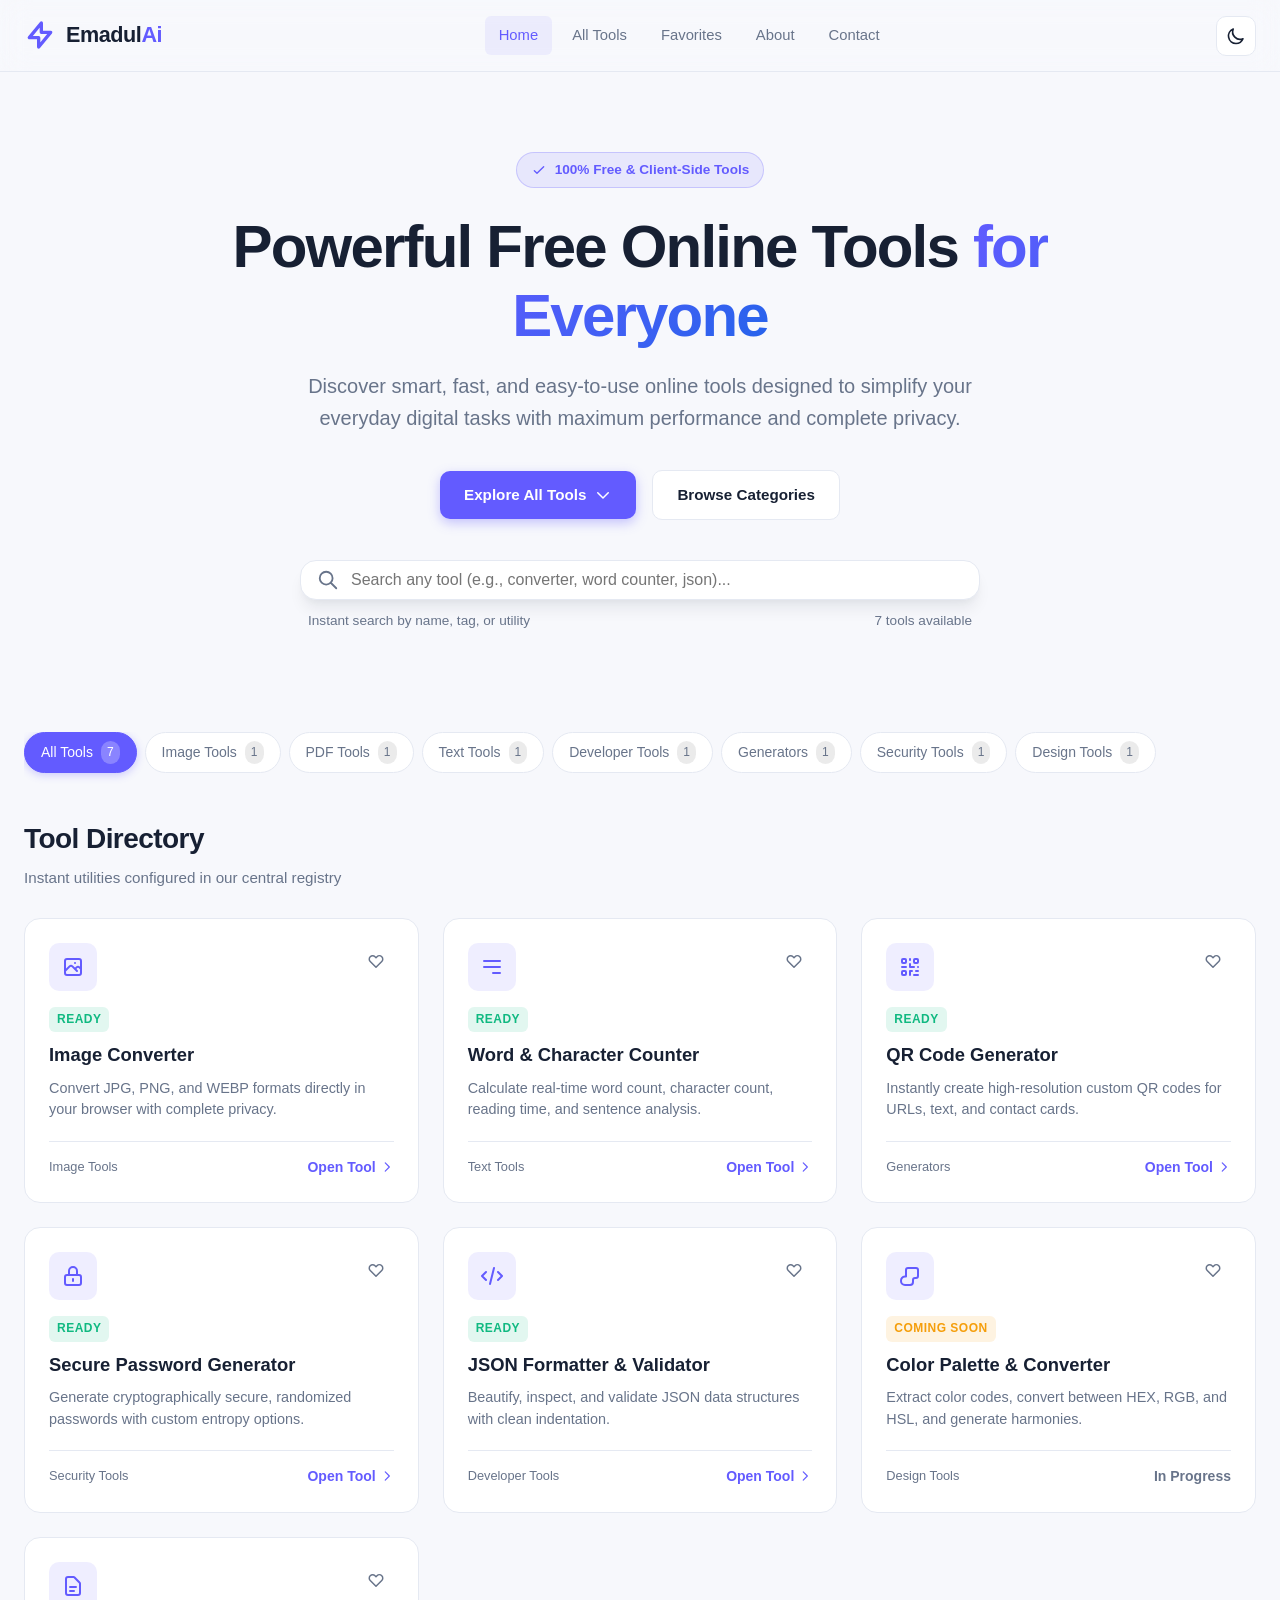
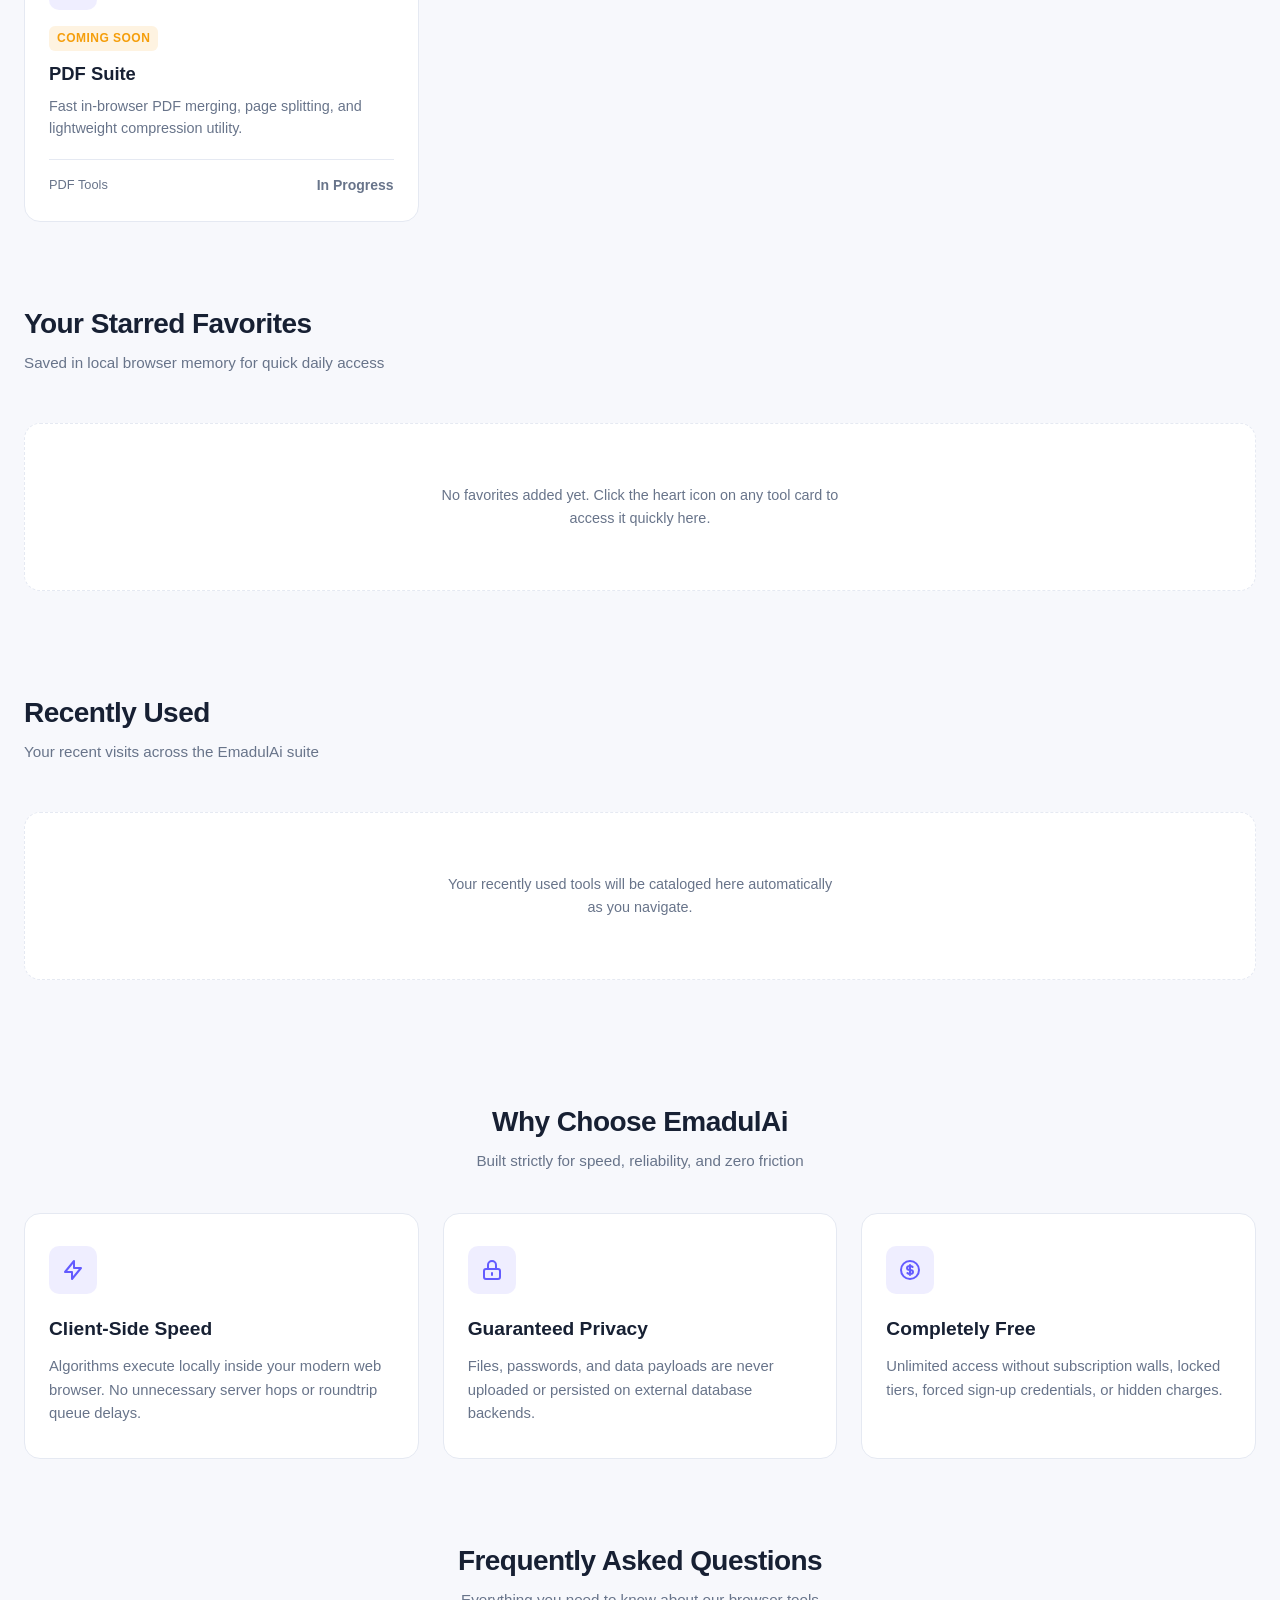
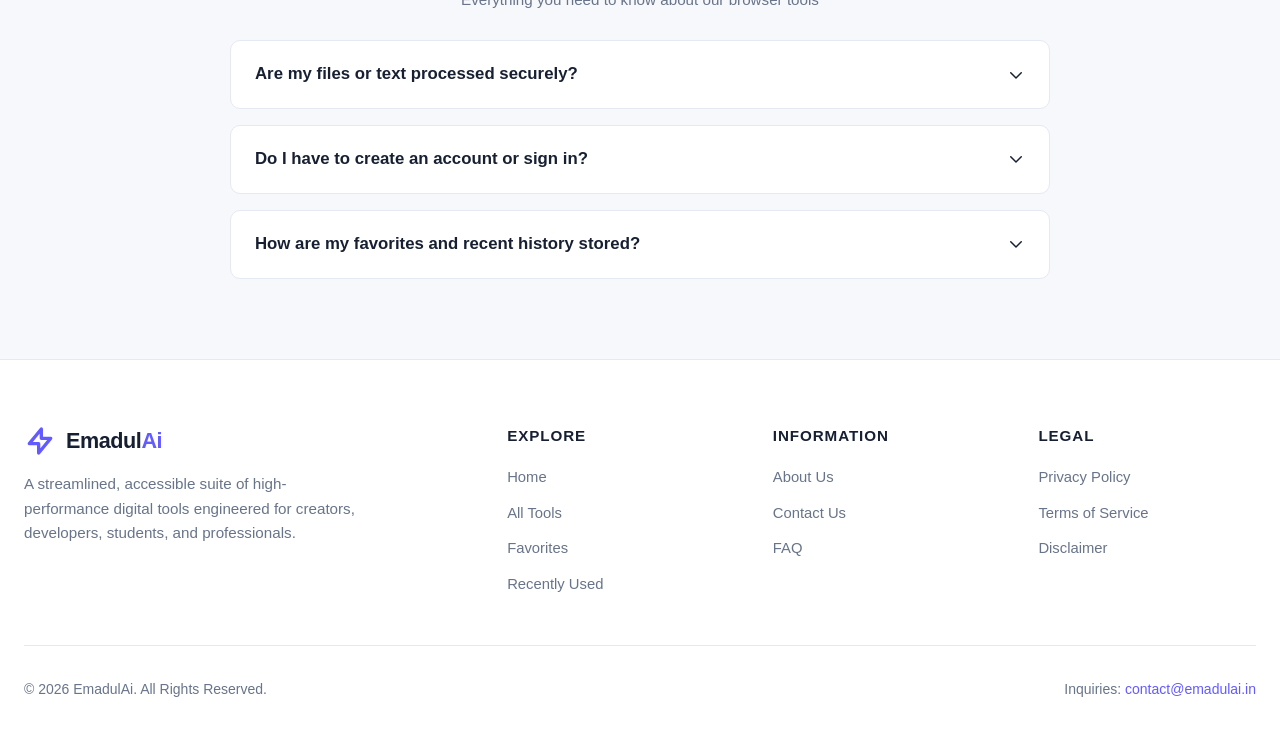
==== commit 46d86241: "Update index.html" ====
--- a/index.html
+++ b/index.html
@@ -1,473 +1,349 @@
 <!DOCTYPE html>
-<html lang="bn">
+<html lang="en">
 <head>
   <meta charset="UTF-8" />
   <meta name="viewport" content="width=device-width, initial-scale=1.0" />
-  <title>Emadul | Creator & Web Developer</title>
-  
-  <!-- Font Awesome Icons -->
-  <link rel="stylesheet" href="https://cdnjs.cloudflare.com/ajax/libs/font-awesome/6.4.0/css/all.min.css" />
-  <!-- Google Fonts -->
-  <link rel="preconnect" href="https://fonts.googleapis.com">
-  <link rel="preconnect" href="https://fonts.gstatic.com" crossorigin>
-  <link href="https://fonts.googleapis.com/css2?family=Plus+Jakarta+Sans:wght@300;400;600;700;800&display=swap" rel="stylesheet">
-
-  <style>
-    :root {
-      --bg: #090d16;
-      --card-bg: rgba(22, 30, 49, 0.7);
-      --card-border: rgba(255, 255, 255, 0.08);
-      --primary: #06b6d4;
-      --primary-glow: rgba(6, 182, 212, 0.35);
-      --accent: #ff6b00;
-      --text: #f1f5f9;
-      --text-muted: #94a3b8;
-    }
-
-    * {
-      margin: 0;
-      padding: 0;
-      box-sizing: border-box;
-      font-family: 'Plus Jakarta Sans', sans-serif;
-      scroll-behavior: smooth;
-    }
-
-    body {
-      background-color: var(--bg);
-      color: var(--text);
-      line-height: 1.6;
-      overflow-x: hidden;
-    }
-
-    /* Background glow effect */
-    .glow-orb {
-      position: fixed;
-      width: 400px;
-      height: 400px;
-      border-radius: 50%;
-      background: radial-gradient(circle, var(--primary-glow) 0%, rgba(0,0,0,0) 70%);
-      top: -100px;
-      right: -100px;
-      z-index: -1;
-      pointer-events: none;
-    }
-
-    .glow-orb-2 {
-      position: fixed;
-      width: 350px;
-      height: 350px;
-      border-radius: 50%;
-      background: radial-gradient(circle, rgba(255, 107, 0, 0.15) 0%, rgba(0,0,0,0) 70%);
-      bottom: -50px;
-      left: -100px;
-      z-index: -1;
-      pointer-events: none;
-    }
-
-    /* Navbar */
-    header {
-      position: sticky;
-      top: 0;
-      backdrop-filter: blur(15px);
-      background: rgba(9, 13, 22, 0.85);
-      border-bottom: 1px solid var(--card-border);
-      z-index: 100;
-      padding: 18px 8%;
-      display: flex;
-      justify-content: space-between;
-      align-items: center;
-    }
-
-    .logo {
-      font-size: 22px;
-      font-weight: 800;
-      color: #fff;
-      text-decoration: none;
-      letter-spacing: 0.5px;
-    }
-
-    .logo span {
-      color: var(--primary);
-    }
-
-    nav ul {
-      display: flex;
-      list-style: none;
-      gap: 25px;
-    }
-
-    nav a {
-      color: var(--text-muted);
-      text-decoration: none;
-      font-size: 14px;
-      font-weight: 600;
-      transition: color 0.3s;
-    }
-
-    nav a:hover {
-      color: var(--primary);
-    }
-
-    /* Container */
-    .container {
-      max-width: 1100px;
-      margin: 0 auto;
-      padding: 0 20px;
-    }
-
-    /* Hero Section */
-    .hero {
-      padding: 100px 0 80px;
-      text-align: center;
-    }
-
-    .hero-badge {
-      display: inline-flex;
-      align-items: center;
-      gap: 8px;
-      padding: 6px 16px;
-      border-radius: 30px;
-      background: rgba(6, 182, 212, 0.1);
-      border: 1px solid rgba(6, 182, 212, 0.3);
-      color: var(--primary);
-      font-size: 13px;
-      font-weight: 600;
-      margin-bottom: 25px;
-    }
-
-    .hero-badge .dot {
-      width: 8px;
-      height: 8px;
-      background-color: var(--primary);
-      border-radius: 50%;
-      box-shadow: 0 0 8px var(--primary);
-    }
-
-    .hero h1 {
-      font-size: clamp(34px, 5vw, 56px);
-      font-weight: 800;
-      line-height: 1.2;
-      margin-bottom: 20px;
-    }
-
-    .hero h1 span {
-      background: linear-gradient(90deg, var(--primary), var(--accent));
-      -webkit-background-clip: text;
-      -webkit-text-fill-color: transparent;
-    }
-
-    .hero p {
-      max-width: 650px;
-      margin: 0 auto 35px;
-      color: var(--text-muted);
-      font-size: 16px;
-    }
-
-    .cta-group {
-      display: flex;
-      justify-content: center;
-      gap: 15px;
-      flex-wrap: wrap;
-    }
-
-    .btn {
-      display: inline-flex;
-      align-items: center;
-      gap: 8px;
-      padding: 12px 24px;
-      border-radius: 10px;
-      font-size: 14px;
-      font-weight: 700;
-      text-decoration: none;
-      transition: all 0.3s ease;
-      cursor: pointer;
-    }
-
-    .btn-primary {
-      background: var(--primary);
-      color: #041017;
-      box-shadow: 0 4px 15px var(--primary-glow);
-    }
-
-    .btn-primary:hover {
-      transform: translateY(-2px);
-      box-shadow: 0 6px 20px var(--primary-glow);
-    }
-
-    .btn-outline {
-      background: transparent;
-      color: var(--text);
-      border: 1px solid var(--card-border);
-    }
-
-    .btn-outline:hover {
-      background: rgba(255, 255, 255, 0.05);
-      border-color: rgba(255, 255, 255, 0.2);
-    }
-
-    /* Section Header */
-    .section-title {
-      text-align: center;
-      margin: 90px 0 50px;
-    }
-
-    .section-title h2 {
-      font-size: 32px;
-      font-weight: 700;
-      margin-bottom: 10px;
-    }
-
-    .section-title p {
-      color: var(--text-muted);
-      font-size: 15px;
-    }
-
-    /* Cards & Grids */
-    .grid {
-      display: grid;
-      grid-template-columns: repeat(auto-fit, minmax(280px, 1fr));
-      gap: 25px;
-    }
-
-    .glass-card {
-      background: var(--card-bg);
-      border: 1px solid var(--card-border);
-      border-radius: 16px;
-      padding: 30px;
-      backdrop-filter: blur(10px);
-      transition: transform 0.3s ease, border-color 0.3s ease;
-    }
-
-    .glass-card:hover {
-      transform: translateY(-5px);
-      border-color: rgba(6, 182, 212, 0.4);
-    }
-
-    .card-icon {
-      width: 50px;
-      height: 50px;
-      border-radius: 12px;
-      background: rgba(6, 182, 212, 0.1);
-      color: var(--primary);
-      display: flex;
-      align-items: center;
-      justify-content: center;
-      font-size: 22px;
-      margin-bottom: 20px;
-    }
-
-    .card-icon.accent {
-      background: rgba(255, 107, 0, 0.1);
-      color: var(--accent);
-    }
-
-    .glass-card h3 {
-      font-size: 20px;
-      margin-bottom: 12px;
-    }
-
-    .glass-card p {
-      color: var(--text-muted);
-      font-size: 14px;
-      line-height: 1.6;
-    }
-
-    /* Tech Stack Tags */
-    .tags {
-      display: flex;
-      flex-wrap: wrap;
-      gap: 8px;
-      margin-top: 18px;
-    }
-
-    .tag {
-      padding: 4px 10px;
-      border-radius: 6px;
-      background: rgba(255, 255, 255, 0.05);
-      border: 1px solid var(--card-border);
-      font-size: 12px;
-      color: var(--text-muted);
-    }
-
-    /* Contact Section */
-    .contact-box {
-      background: linear-gradient(135deg, rgba(6, 182, 212, 0.1) 0%, rgba(255, 107, 0, 0.05) 100%);
-      border: 1px solid var(--card-border);
-      border-radius: 20px;
-      padding: 50px 30px;
-      text-align: center;
-      margin: 80px 0;
-    }
-
-    .contact-box h2 {
-      font-size: 30px;
-      margin-bottom: 15px;
-    }
-
-    .social-links {
-      display: flex;
-      justify-content: center;
-      gap: 15px;
-      margin-top: 25px;
-    }
-
-    .social-btn {
-      width: 44px;
-      height: 44px;
-      border-radius: 10px;
-      background: var(--card-bg);
-      border: 1px solid var(--card-border);
-      color: var(--text);
-      display: flex;
-      align-items: center;
-      justify-content: center;
-      font-size: 18px;
-      text-decoration: none;
-      transition: all 0.2s;
-    }
-
-    .social-btn:hover {
-      background: var(--primary);
-      color: #041017;
-      transform: translateY(-3px);
-    }
-
-    /* Footer */
-    footer {
-      border-top: 1px solid var(--card-border);
-      text-align: center;
-      padding: 30px 20px;
-      color: var(--text-muted);
-      font-size: 13px;
-    }
-
-    @media (max-width: 768px) {
-      nav { display: none; }
-      .hero { padding: 60px 0 40px; }
-      .contact-box { padding: 35px 20px; }
-    }
-  </style>
+  <title>EmadulAi — Powerful Free Online Tools for Everyone</title>
+  <meta name="description" content="Discover smart, fast, and easy-to-use online tools designed to simplify your everyday digital tasks. High performance, zero cost, and complete privacy." />
+  <link rel="canonical" href="https://emadulai.github.io/" />
+
+  <!-- Open Graph -->
+  <meta property="og:type" content="website" />
+  <meta property="og:url" content="https://emadulai.github.io/" />
+  <meta property="og:title" content="EmadulAi — Free Online Tools Suite" />
+  <meta property="og:description" content="Convert images, inspect code, format text, and generate secure tokens directly in your browser." />
+  <meta property="og:site_name" content="EmadulAi" />
+
+  <!-- Twitter -->
+  <meta name="twitter:card" content="summary_large_image" />
+  <meta name="twitter:title" content="EmadulAi — Free Online Tools Suite" />
+  <meta name="twitter:description" content="Modern, instant browser-based digital utilities." />
+
+  <!-- Stylesheets -->
+  <link rel="stylesheet" href="assets/css/style.css" />
+  <link rel="stylesheet" href="assets/css/components.css" />
+
+  <!-- Structured Data -->
+  <script type="application/ld+json">
+  {
+    "@context": "https://schema.org",
+    "@type": "WebApplication",
+    "name": "EmadulAi",
+    "url": "https://emadulai.github.io",
+    "description": "Comprehensive suite of free browser-based online tools and utilities.",
+    "applicationCategory": "UtilitiesApplication",
+    "operatingSystem": "All"
+  }
+  </script>
 </head>
 <body>
 
-  <div class="glow-orb"></div>
-  <div class="glow-orb-2"></div>
-
-  <!-- Header -->
-  <header>
-    <a href="#" class="logo">Emadul<span>Ai</span></a>
-    <nav>
-      <ul>
-        <li><a href="#about">About</a></li>
-        <li><a href="#services">Services</a></li>
-        <li><a href="#projects">Projects</a></li>
-        <li><a href="#contact">Contact</a></li>
-      </ul>
-    </nav>
+  <!-- Off-Canvas Sidebar Drawer -->
+  <div class="sidebar-overlay" id="sidebarOverlay"></div>
+  <aside class="app-sidebar" id="appSidebar" aria-label="Sidebar Navigation">
+    <div class="sidebar-header">
+      <a href="index.html" class="brand-logo">
+        <svg fill="none" viewBox="0 0 24 24" stroke="currentColor">
+          <path stroke-linecap="round" stroke-linejoin="round" stroke-width="2.5" d="M13 10V3L4 14h7v7l9-11h-7z" />
+        </svg>
+        <span>Emadul<span class="ai">Ai</span></span>
+      </a>
+      <button class="icon-btn" id="sidebarCloseBtn" aria-label="Close Sidebar">
+        <svg fill="none" viewBox="0 0 24 24" stroke="currentColor">
+          <path stroke-linecap="round" stroke-linejoin="round" stroke-width="2" d="M6 18L18 6M6 6l12 12" />
+        </svg>
+      </button>
+    </div>
+
+    <div class="sidebar-body">
+      <nav>
+        <div class="sidebar-group-title">Platform</div>
+        <ul class="sidebar-nav-list">
+          <li>
+            <a href="index.html" class="sidebar-link active">
+              <span class="sidebar-link-content">
+                <svg fill="none" viewBox="0 0 24 24" stroke="currentColor"><path stroke-linecap="round" stroke-linejoin="round" stroke-width="2" d="M3 12l2-2m0 0l7-7 7 7M5 10v10a1 1 0 001 1h3m10-11l2 2m-2-2v10a1 1 0 01-1 1h-3m-6 0a1 1 0 001-1v-4a1 1 0 011-1h2a1 1 0 011 1v4a1 1 0 001 1m-6 0h6"/></svg>
+                Home
+              </span>
+            </a>
+          </li>
+          <li>
+            <a href="#all-tools" class="sidebar-link">
+              <span class="sidebar-link-content">
+                <svg fill="none" viewBox="0 0 24 24" stroke="currentColor"><path stroke-linecap="round" stroke-linejoin="round" stroke-width="2" d="M4 6a2 2 0 012-2h2a2 2 0 012 2v2a2 2 0 01-2 2H6a2 2 0 01-2-2V6zM14 6a2 2 0 012-2h2a2 2 0 012 2v2a2 2 0 01-2 2h-2a2 2 0 01-2-2V6zM4 16a2 2 0 012-2h2a2 2 0 012 2v2a2 2 0 01-2 2H6a2 2 0 01-2-2v-2zM14 16a2 2 0 012-2h2a2 2 0 012 2v2a2 2 0 01-2 2h-2a2 2 0 01-2-2v-2z"/></svg>
+                All Tools
+              </span>
+            </a>
+          </li>
+          <li>
+            <a href="#favorites-section" class="sidebar-link">
+              <span class="sidebar-link-content">
+                <svg fill="none" viewBox="0 0 24 24" stroke="currentColor"><path stroke-linecap="round" stroke-linejoin="round" stroke-width="2" d="M4.318 6.318a4.5 4.5 0 000 6.364L12 20.364l7.682-7.682a4.5 4.5 0 00-6.364-6.364L12 7.636l-1.318-1.318a4.5 4.5 0 00-6.364 0z"/></svg>
+                Favorites
+              </span>
+            </a>
+          </li>
+        </ul>
+      </nav>
+
+      <nav>
+        <div class="sidebar-group-title">Company & Legal</div>
+        <ul class="sidebar-nav-list">
+          <li><a href="pages/about.html" class="sidebar-link">About Us</a></li>
+          <li><a href="pages/contact.html" class="sidebar-link">Contact</a></li>
+          <li><a href="pages/privacy-policy.html" class="sidebar-link">Privacy Policy</a></li>
+          <li><a href="pages/terms.html" class="sidebar-link">Terms of Service</a></li>
+          <li><a href="pages/disclaimer.html" class="sidebar-link">Disclaimer</a></li>
+          <li><a href="pages/faq.html" class="sidebar-link">FAQ</a></li>
+        </ul>
+      </nav>
+    </div>
+  </aside>
+
+  <!-- Sticky Header -->
+  <header class="site-header">
+    <div class="container header-container">
+      <div class="header-left">
+        <button class="icon-btn mobile-toggle" id="sidebarToggleBtn" aria-label="Open Navigation Menu">
+          <svg fill="none" viewBox="0 0 24 24" stroke="currentColor">
+            <path stroke-linecap="round" stroke-linejoin="round" stroke-width="2" d="M4 6h16M4 12h16M4 18h16" />
+          </svg>
+        </button>
+        <a href="index.html" class="brand-logo">
+          <svg fill="none" viewBox="0 0 24 24" stroke="currentColor">
+            <path stroke-linecap="round" stroke-linejoin="round" stroke-width="2.5" d="M13 10V3L4 14h7v7l9-11h-7z" />
+          </svg>
+          <span>Emadul<span class="ai">Ai</span></span>
+        </a>
+      </div>
+
+      <nav class="desktop-nav">
+        <a href="index.html" class="nav-link active">Home</a>
+        <a href="#all-tools" class="nav-link">All Tools</a>
+        <a href="#favorites-section" class="nav-link">Favorites</a>
+        <a href="pages/about.html" class="nav-link">About</a>
+        <a href="pages/contact.html" class="nav-link">Contact</a>
+      </nav>
+
+      <div class="header-actions">
+        <button class="icon-btn" id="themeToggleBtn" aria-label="Toggle Color Theme" title="Toggle Theme">
+          <svg fill="none" viewBox="0 0 24 24" stroke="currentColor">
+            <path stroke-linecap="round" stroke-linejoin="round" stroke-width="2" d="M20.354 15.354A9 9 0 018.646 3.646 9.003 9.003 0 0012 21a9.003 9.003 0 008.354-5.646z" />
+          </svg>
+        </button>
+      </div>
+    </div>
   </header>
 
-  <main class="container">
+  <!-- Main Workspace -->
+  <main>
     <!-- Hero Section -->
-    <section class="hero" id="about">
-      <div class="hero-badge">
-        <span class="dot"></span> Available for Web Projects & Development
-      </div>
-      <h1>ডিজিটাল উদ্ভাবন ও আধুনিক <br><span>ওয়েব ডেভেলপমেন্ট সলিউশন</span></h1>
-      <p>আমি এমাদুল — ওয়েব অ্যাপ্লিকেশন, ডিজিটাল কনটেন্ট ক্রিয়েশন এবং ইউজার-ফ্রেন্ডলি টুলস তৈরির কাজ করি। আপনার চিন্তাকে বাস্তবে রূপ দিতে আধুনিক কোডিং ও ডিজাইনিং ব্যবহার করি।</p>
-      <div class="cta-group">
-        <a href="#projects" class="btn btn-primary"><i class="fas fa-layer-group"></i> কাজগুলো দেখুন</a>
-        <a href="#contact" class="btn btn-outline"><i class="fas fa-paper-plane"></i> যোগাযোগ করুন</a>
-      </div>
-    </section>
-
-    <!-- Services Section -->
-    <section id="services">
-      <div class="section-title">
-        <h2>আমার সেবাসমূহ</h2>
-        <p>ব্যবসায়িক ও ব্যক্তিগত কাজের জন্য দ্রুত ও নিখুঁত প্রযুক্তিগত সেবা</p>
-      </div>
-
-      <div class="grid">
-        <div class="glass-card">
-          <div class="card-icon"><i class="fas fa-code"></i></div>
-          <h3>ওয়েব ডেভেলপমেন্ট</h3>
-          <p>এইচটিএমএল, সিএসএস, জাভাস্ক্রিপ্ট ও আধুনিক ওয়েব প্রযুক্তির সাহায্যে রেসপন্সিভ ও ফাস্ট-লোডিং ওয়েবসাইট তৈরি।</p>
-          <div class="tags">
-            <span class="tag">HTML5</span>
-            <span class="tag">CSS3</span>
-            <span class="tag">JavaScript</span>
-            <span class="tag">Web Tools</span>
-          </div>
-        </div>
-
-        <div class="glass-card">
-          <div class="card-icon accent"><i class="fas fa-paint-brush"></i></div>
-          <h3>UI/UX ও গ্রাফিক্স ডিজাইন</h3>
-          <p>সোশ্যাল মিডিয়া ব্যানার, কাস্টম ওয়েব ইন্টারফেস এবং ডিজিটাল ডকুমেন্টের জন্য আই-ক্যাচিং ভিজ্যুয়াল ডিজাইন।</p>
-          <div class="tags">
-            <span class="tag">Glassmorphism</span>
-            <span class="tag">Banners</span>
-            <span class="tag">Branding</span>
-          </div>
-        </div>
-
-        <div class="glass-card">
-          <div class="card-icon"><i class="fas fa-cogs"></i></div>
-          <h3>ডিজিটাল অটোমেশন ও টুলস</h3>
-          <p>অর্ডার ম্যানেজমেন্ট, অটোমেটেড ফর্ম এবং অনলাইন প্রক্রিয়াকরণের জন্য কার্যকর ওয়েব অ্যাপ্লিকেশন সমাধান।</p>
-          <div class="tags">
-            <span class="tag">Automation</span>
-            <span class="tag">APIs</span>
-            <span class="tag">Portals</span>
-          </div>
-        </div>
-      </div>
-    </section>
-
-    <!-- Projects Section -->
-    <section id="projects">
-      <div class="section-title">
-        <h2>উল্লেখযোগ্য প্রজেক্টসমূহ</h2>
-        <p>আমার তৈরি কিছু সাম্প্রতিক টুলস ও ওয়েব প্রজেক্ট</p>
-      </div>
-
-      <div class="grid">
-        <div class="glass-card">
-          <h3>ওয়েব অ্যাপ্লিকেশন পোর্টাল</h3>
-          <p>ব্যবহারকারীদের জন্য সম্পূর্ণ প্রতিক্রিয়াশীল ও আধুনিক কন্ট্রোল প্যানেল সমৃদ্ধ ওয়েব অ্যাপ্লিকেশন।</p>
-          <div class="tags" style="margin-top: 15px;">
-            <span class="tag">Live Project</span>
-            <span class="tag">Frontend</span>
-          </div>
-        </div>
-
-        <div class="glass-card">
-          <h3>কাস্টম ইউটিলিটি টুলস</h3>
-          <p>দৈনন্দিন ডিজিটাল কাজ দ্রুত ও সহজ করার জন্য নির্মিত কাস্টম শর্টনার ও কনভার্টার ইঞ্জিন।</p>
-          <div class="tags" style="margin-top: 15px;">
-            <span class="tag">Web App</span>
-            <span class="tag">Automation</span>
-          </div>
-        </div>
-      </div>
-    </section>
-
-    <!-- Contact Section -->
-    <section class="contact-box" id="contact">
-      <h2>একসাথে কাজ শুরু করতে প্রস্তুত?</h2>
-      <p style="color: var(--text-muted); max-width: 500px; margin: 0 auto;">যেকোনো ধরণের ওয়েব ডেভেলপমেন্ট, পরামর্শ বা প্রজেক্টের জন্য সরাসরি যোগাযোগ করতে পারেন।</p>
-      <div class="social-links">
-        <a href="https://github.com/emadulai" target="_blank" class="social-btn" title="GitHub"><i class="fab fa-github"></i></a>
-        <a href="mailto:contact@emadulai.in" class="social-btn" title="Email"><i class="fas fa-envelope"></i></a>
-        <a href="https://youtube.com" target="_blank" class="social-btn" title="YouTube"><i class="fab fa-youtube"></i></a>
+    <section class="hero-section">
+      <div class="container">
+        <div class="hero-pill">
+          <svg fill="none" viewBox="0 0 24 24" stroke="currentColor"><path stroke-linecap="round" stroke-linejoin="round" stroke-width="2" d="M5 13l4 4L19 7"/></svg>
+          100% Free & Client-Side Tools
+        </div>
+        <h1 class="hero-title">Powerful Free Online Tools <span>for Everyone</span></h1>
+        <p class="hero-description">Discover smart, fast, and easy-to-use online tools designed to simplify your everyday digital tasks with maximum performance and complete privacy.</p>
+        
+        <div class="hero-actions">
+          <a href="#all-tools" class="btn btn-primary">
+            Explore All Tools
+            <svg fill="none" viewBox="0 0 24 24" stroke="currentColor"><path stroke-linecap="round" stroke-linejoin="round" stroke-width="2" d="M19 9l-7 7-7-7"/></svg>
+          </a>
+          <a href="#categories-nav" class="btn btn-secondary">Browse Categories</a>
+        </div>
+
+        <!-- Global Search Bar -->
+        <div class="search-wrapper">
+          <div class="search-box">
+            <svg class="search-icon-left" fill="none" viewBox="0 0 24 24" stroke="currentColor">
+              <path stroke-linecap="round" stroke-linejoin="round" stroke-width="2" d="M21 21l-6-6m2-5a7 7 0 11-14 0 7 7 0 0114 0z" />
+            </svg>
+            <input type="text" id="globalSearchInput" class="search-input" placeholder="Search any tool (e.g., converter, word counter, json)..." aria-label="Search tools" />
+            <button class="search-clear-btn" id="searchClearBtn" aria-label="Clear Search Input">
+              <svg fill="none" viewBox="0 0 24 24" stroke="currentColor">
+                <path stroke-linecap="round" stroke-linejoin="round" stroke-width="2" d="M6 18L18 6M6 6l12 12" />
+              </svg>
+            </button>
+          </div>
+          <div class="search-meta">
+            <span>Instant search by name, tag, or utility</span>
+            <span id="searchResultsCount"></span>
+          </div>
+        </div>
+      </div>
+    </section>
+
+    <!-- Main All Tools Section -->
+    <section class="container" id="all-tools" style="padding-top: 40px;">
+      <div id="categories-nav"></div>
+      <div class="category-filter-bar" id="categoryFilterBar"></div>
+
+      <div class="section-header">
+        <div class="section-title-wrap">
+          <h2>Tool Directory</h2>
+          <p>Instant utilities configured in our central registry</p>
+        </div>
+      </div>
+
+      <div class="tools-grid" id="toolsGridContainer"></div>
+    </section>
+
+    <!-- Favorites Section -->
+    <section class="container" id="favorites-section" style="padding-top: 40px;">
+      <div class="section-header">
+        <div class="section-title-wrap">
+          <h2>Your Starred Favorites</h2>
+          <p>Saved in local browser memory for quick daily access</p>
+        </div>
+      </div>
+      <div class="tools-grid" id="favoritesGridContainer"></div>
+    </section>
+
+    <!-- Recently Used Section -->
+    <section class="container" id="recent-section" style="padding-top: 40px;">
+      <div class="section-header">
+        <div class="section-title-wrap">
+          <h2>Recently Used</h2>
+          <p>Your recent visits across the EmadulAi suite</p>
+        </div>
+      </div>
+      <div class="tools-grid" id="recentGridContainer"></div>
+    </section>
+
+    <!-- Why Choose EmadulAi -->
+    <section class="container" style="padding-top: 60px;">
+      <div class="section-header" style="text-align: center; justify-content: center;">
+        <div class="section-title-wrap">
+          <h2>Why Choose EmadulAi</h2>
+          <p>Built strictly for speed, reliability, and zero friction</p>
+        </div>
+      </div>
+
+      <div class="features-grid">
+        <div class="feature-box">
+          <div class="feature-icon">
+            <svg fill="none" viewBox="0 0 24 24" stroke="currentColor"><path stroke-linecap="round" stroke-linejoin="round" stroke-width="2" d="M13 10V3L4 14h7v7l9-11h-7z"/></svg>
+          </div>
+          <h3>Client-Side Speed</h3>
+          <p>Algorithms execute locally inside your modern web browser. No unnecessary server hops or roundtrip queue delays.</p>
+        </div>
+
+        <div class="feature-box">
+          <div class="feature-icon">
+            <svg fill="none" viewBox="0 0 24 24" stroke="currentColor"><path stroke-linecap="round" stroke-linejoin="round" stroke-width="2" d="M12 15v2m-6 4h12a2 2 0 002-2v-6a2 2 0 00-2-2H6a2 2 0 00-2 2v6a2 2 0 002 2zm10-10V7a4 4 0 00-8 0v4h8z"/></svg>
+          </div>
+          <h3>Guaranteed Privacy</h3>
+          <p>Files, passwords, and data payloads are never uploaded or persisted on external database backends.</p>
+        </div>
+
+        <div class="feature-box">
+          <div class="feature-icon">
+            <svg fill="none" viewBox="0 0 24 24" stroke="currentColor"><path stroke-linecap="round" stroke-linejoin="round" stroke-width="2" d="M12 8c-1.657 0-3 .895-3 2s1.343 2 3 2 3 .895 3 2-1.343 2-3 2m0-8c1.11 0 2.08.402 2.599 1M12 8V7m0 1v8m0 0v1m0-1c-1.11 0-2.08-.402-2.599-1M21 12a9 9 0 11-18 0 9 9 0 0118 0z"/></svg>
+          </div>
+          <h3>Completely Free</h3>
+          <p>Unlimited access without subscription walls, locked tiers, forced sign-up credentials, or hidden charges.</p>
+        </div>
+      </div>
+    </section>
+
+    <!-- FAQ Section -->
+    <section class="container">
+      <div class="section-header" style="text-align: center; justify-content: center;">
+        <div class="section-title-wrap">
+          <h2>Frequently Asked Questions</h2>
+          <p>Everything you need to know about our browser tools</p>
+        </div>
+      </div>
+
+      <div class="faq-list">
+        <div class="faq-item">
+          <button class="faq-question">
+            Are my files or text processed securely?
+            <svg fill="none" viewBox="0 0 24 24" stroke="currentColor"><path stroke-linecap="round" stroke-linejoin="round" stroke-width="2" d="M19 9l-7 7-7-7"/></svg>
+          </button>
+          <div class="faq-answer">
+            Yes. EmadulAi runs directly inside your browser using standard client-side Web APIs (HTML5 Canvas, FileReader, Web Crypto). Your data never leaves your device.
+          </div>
+        </div>
+
+        <div class="faq-item">
+          <button class="faq-question">
+            Do I have to create an account or sign in?
+            <svg fill="none" viewBox="0 0 24 24" stroke="currentColor"><path stroke-linecap="round" stroke-linejoin="round" stroke-width="2" d="M19 9l-7 7-7-7"/></svg>
+          </button>
+          <div class="faq-answer">
+            No registration or account creation is required. Every tool is immediately available without entering credentials or personal information.
+          </div>
+        </div>
+
+        <div class="faq-item">
+          <button class="faq-question">
+            How are my favorites and recent history stored?
+            <svg fill="none" viewBox="0 0 24 24" stroke="currentColor"><path stroke-linecap="round" stroke-linejoin="round" stroke-width="2" d="M19 9l-7 7-7-7"/></svg>
+          </button>
+          <div class="faq-answer">
+            Favorites and recently visited records are preserved solely in your local browser storage (`localStorage`). No tracking data is sent to external servers.
+          </div>
+        </div>
       </div>
     </section>
   </main>
 
-  <!-- Footer -->
-  <footer>
-    <p>&copy; 2026 EmadulAi. All rights reserved. Hosted completely free on GitHub Pages.</p>
+  <!-- Multi-column Footer -->
+  <footer class="site-footer">
+    <div class="container">
+      <div class="footer-grid">
+        <div class="footer-brand">
+          <a href="index.html" class="brand-logo">
+            <svg fill="none" viewBox="0 0 24 24" stroke="currentColor">
+              <path stroke-linecap="round" stroke-linejoin="round" stroke-width="2.5" d="M13 10V3L4 14h7v7l9-11h-7z" />
+            </svg>
+            <span>Emadul<span class="ai">Ai</span></span>
+          </a>
+          <p>A streamlined, accessible suite of high-performance digital tools engineered for creators, developers, students, and professionals.</p>
+        </div>
+
+        <div class="footer-column">
+          <h3>Explore</h3>
+          <ul>
+            <li><a href="index.html">Home</a></li>
+            <li><a href="#all-tools">All Tools</a></li>
+            <li><a href="#favorites-section">Favorites</a></li>
+            <li><a href="#recent-section">Recently Used</a></li>
+          </ul>
+        </div>
+
+        <div class="footer-column">
+          <h3>Information</h3>
+          <ul>
+            <li><a href="pages/about.html">About Us</a></li>
+            <li><a href="pages/contact.html">Contact Us</a></li>
+            <li><a href="pages/faq.html">FAQ</a></li>
+          </ul>
+        </div>
+
+        <div class="footer-column">
+          <h3>Legal</h3>
+          <ul>
+            <li><a href="pages/privacy-policy.html">Privacy Policy</a></li>
+            <li><a href="pages/terms.html">Terms of Service</a></li>
+            <li><a href="pages/disclaimer.html">Disclaimer</a></li>
+          </ul>
+        </div>
+      </div>
+
+      <div class="footer-bottom">
+        <p>&copy; 2026 EmadulAi. All Rights Reserved.</p>
+        <p>Inquiries: <a href="mailto:contact@emadulai.in" style="color: var(--color-primary);">contact@emadulai.in</a></p>
+      </div>
+    </div>
   </footer>
 
+  <!-- Scripts -->
+  <script src="assets/js/tools.js"></script>
+  <script src="assets/js/app.js"></script>
 </body>
 </html>
--- a/assets/css/style.css
+++ b/assets/css/style.css
@@ -0,0 +1,315 @@
+/* ==========================================================================
+   EmadulAi — Core Design System & Tokens
+   ========================================================================== */
+
+:root {
+  /* Color Palette - Light Mode */
+  --color-primary: #635bff;
+  --color-primary-hover: #5046e5;
+  --color-primary-rgb: 99, 91, 255;
+  --color-secondary: #2563eb;
+  --color-accent: #06b6d4;
+  --color-bg: #f7f8fc;
+  --color-surface: #ffffff;
+  --color-surface-raised: #ffffff;
+  --color-text: #172033;
+  --color-text-muted: #68748a;
+  --color-border: #e5e9f2;
+  --color-border-subtle: #f0f3fa;
+  --color-success: #10b981;
+  --color-warning: #f59e0b;
+  --color-danger: #ef4444;
+
+  /* Shadows */
+  --shadow-sm: 0 1px 2px rgba(16, 24, 40, 0.05);
+  --shadow-md: 0 4px 6px -1px rgba(16, 24, 40, 0.08), 0 2px 4px -2px rgba(16, 24, 40, 0.05);
+  --shadow-lg: 0 12px 16px -4px rgba(16, 24, 40, 0.08), 0 4px 6px -2px rgba(16, 24, 40, 0.03);
+  --shadow-xl: 0 20px 24px -4px rgba(16, 24, 40, 0.1), 0 8px 8px -4px rgba(16, 24, 40, 0.04);
+  --shadow-glow: 0 0 24px rgba(99, 91, 255, 0.25);
+
+  /* Layout & Geometry */
+  --radius-sm: 6px;
+  --radius-md: 10px;
+  --radius-lg: 16px;
+  --radius-full: 9999px;
+  --header-height: 72px;
+  --sidebar-width: 280px;
+  --container-max-width: 1280px;
+
+  /* Transitions */
+  --transition-fast: 150ms cubic-bezier(0.4, 0, 0.2, 1);
+  --transition-normal: 250ms cubic-bezier(0.4, 0, 0.2, 1);
+  --transition-slow: 350ms cubic-bezier(0.4, 0, 0.2, 1);
+}
+
+/* Color Palette - Dark Mode */
+[data-theme="dark"] {
+  --color-bg: #0c1220;
+  --color-surface: #141b2d;
+  --color-surface-raised: #1c253b;
+  --color-text: #f3f5f9;
+  --color-text-muted: #9ba7bc;
+  --color-border: #232d45;
+  --color-border-subtle: #192237;
+  --shadow-sm: 0 1px 2px rgba(0, 0, 0, 0.4);
+  --shadow-md: 0 4px 6px -1px rgba(0, 0, 0, 0.5);
+  --shadow-lg: 0 12px 16px -4px rgba(0, 0, 0, 0.6);
+  --shadow-xl: 0 20px 24px -4px rgba(0, 0, 0, 0.7);
+  --shadow-glow: 0 0 32px rgba(99, 91, 255, 0.35);
+}
+
+/* ==========================================================================
+   CSS Reset & Base Typography
+   ========================================================================== */
+
+*, *::before, *::after {
+  box-sizing: border-box;
+  margin: 0;
+  padding: 0;
+}
+
+html {
+  font-family: -apple-system, BlinkMacSystemFont, "Segoe UI", Roboto, Helvetica, Arial, sans-serif;
+  font-size: 16px;
+  scroll-behavior: smooth;
+  color-scheme: light dark;
+}
+
+body {
+  background-color: var(--color-bg);
+  color: var(--color-text);
+  line-height: 1.6;
+  min-height: 100vh;
+  display: flex;
+  flex-direction: column;
+  overflow-x: hidden;
+  transition: background-color var(--transition-normal), color var(--transition-normal);
+}
+
+a {
+  color: inherit;
+  text-decoration: none;
+}
+
+button {
+  font: inherit;
+  color: inherit;
+  background: none;
+  border: none;
+  cursor: pointer;
+}
+
+ul, ol {
+  list-style: none;
+}
+
+img, svg {
+  display: block;
+  max-width: 100%;
+}
+
+:focus-visible {
+  outline: 2px solid var(--color-primary);
+  outline-offset: 3px;
+}
+
+.container {
+  width: 100%;
+  max-width: var(--container-max-width);
+  margin-left: auto;
+  margin-right: auto;
+  padding-left: 24px;
+  padding-right: 24px;
+}
+
+/* ==========================================================================
+   Sticky Header
+   ========================================================================== */
+
+.site-header {
+  position: sticky;
+  top: 0;
+  height: var(--header-height);
+  background-color: rgba(var(--color-surface), 0.85);
+  backdrop-filter: blur(14px);
+  -webkit-backdrop-filter: blur(14px);
+  border-bottom: 1px solid var(--color-border);
+  z-index: 1000;
+  display: flex;
+  align-items: center;
+  transition: background-color var(--transition-normal), border-color var(--transition-normal);
+}
+
+.header-container {
+  display: flex;
+  align-items: center;
+  justify-content: space-between;
+  gap: 20px;
+}
+
+.header-left {
+  display: flex;
+  align-items: center;
+  gap: 16px;
+}
+
+.brand-logo {
+  display: flex;
+  align-items: center;
+  gap: 10px;
+  font-size: 1.35rem;
+  font-weight: 800;
+  letter-spacing: -0.02em;
+  color: var(--color-text);
+}
+
+.brand-logo svg {
+  width: 32px;
+  height: 32px;
+  color: var(--color-primary);
+}
+
+.brand-logo span.ai {
+  color: var(--color-primary);
+}
+
+.desktop-nav {
+  display: flex;
+  align-items: center;
+  gap: 6px;
+}
+
+.nav-link {
+  font-size: 0.925rem;
+  font-weight: 500;
+  color: var(--color-text-muted);
+  padding: 8px 14px;
+  border-radius: var(--radius-sm);
+  transition: color var(--transition-fast), background-color var(--transition-fast);
+}
+
+.nav-link:hover,
+.nav-link.active {
+  color: var(--color-primary);
+  background-color: rgba(var(--color-primary-rgb), 0.08);
+}
+
+.header-actions {
+  display: flex;
+  align-items: center;
+  gap: 10px;
+}
+
+.icon-btn {
+  width: 40px;
+  height: 40px;
+  display: inline-flex;
+  align-items: center;
+  justify-content: center;
+  border-radius: var(--radius-md);
+  border: 1px solid var(--color-border);
+  background-color: var(--color-surface);
+  color: var(--color-text);
+  transition: all var(--transition-fast);
+}
+
+.icon-btn:hover {
+  background-color: var(--color-bg);
+  border-color: var(--color-primary);
+  color: var(--color-primary);
+}
+
+.icon-btn svg {
+  width: 20px;
+  height: 20px;
+}
+
+.mobile-toggle {
+  display: none;
+}
+
+/* ==========================================================================
+   Footer
+   ========================================================================== */
+
+.site-footer {
+  margin-top: auto;
+  background-color: var(--color-surface);
+  border-top: 1px solid var(--color-border);
+  padding: 64px 0 32px;
+  font-size: 0.925rem;
+}
+
+.footer-grid {
+  display: grid;
+  grid-template-columns: 2fr repeat(3, 1fr);
+  gap: 48px;
+  margin-bottom: 48px;
+}
+
+.footer-brand p {
+  margin-top: 14px;
+  color: var(--color-text-muted);
+  max-width: 340px;
+  font-size: 0.95rem;
+  line-height: 1.6;
+}
+
+.footer-column h3 {
+  font-size: 0.95rem;
+  font-weight: 700;
+  text-transform: uppercase;
+  letter-spacing: 0.06em;
+  margin-bottom: 18px;
+  color: var(--color-text);
+}
+
+.footer-column ul {
+  display: flex;
+  flex-direction: column;
+  gap: 12px;
+}
+
+.footer-column a {
+  color: var(--color-text-muted);
+  transition: color var(--transition-fast);
+}
+
+.footer-column a:hover {
+  color: var(--color-primary);
+}
+
+.footer-bottom {
+  display: flex;
+  align-items: center;
+  justify-content: space-between;
+  padding-top: 32px;
+  border-top: 1px solid var(--color-border);
+  color: var(--color-text-muted);
+  font-size: 0.875rem;
+}
+
+@media (max-width: 992px) {
+  .desktop-nav {
+    display: none;
+  }
+  .mobile-toggle {
+    display: inline-flex;
+  }
+  .footer-grid {
+    grid-template-columns: 1fr 1fr;
+    gap: 36px;
+  }
+}
+
+@media (max-width: 600px) {
+  .footer-grid {
+    grid-template-columns: 1fr;
+    gap: 32px;
+  }
+  .footer-bottom {
+    flex-direction: column;
+    gap: 12px;
+    text-align: center;
+  }
+}
--- a/assets/css/components.css
+++ b/assets/css/components.css
@@ -0,0 +1,634 @@
+/* ==========================================================================
+   EmadulAi — Interactive UI Components & Cards
+   ========================================================================== */
+
+/* Hero Section */
+.hero-section {
+  padding: 80px 0 60px;
+  text-align: center;
+  position: relative;
+}
+
+.hero-pill {
+  display: inline-flex;
+  align-items: center;
+  gap: 8px;
+  padding: 6px 14px;
+  background-color: rgba(var(--color-primary-rgb), 0.1);
+  border: 1px solid rgba(var(--color-primary-rgb), 0.25);
+  color: var(--color-primary);
+  border-radius: var(--radius-full);
+  font-size: 0.85rem;
+  font-weight: 600;
+  margin-bottom: 24px;
+}
+
+.hero-pill svg {
+  width: 16px;
+  height: 16px;
+}
+
+.hero-title {
+  font-size: clamp(2.25rem, 5vw, 3.75rem);
+  font-weight: 800;
+  letter-spacing: -0.03em;
+  line-height: 1.15;
+  margin-bottom: 20px;
+  max-width: 900px;
+  margin-left: auto;
+  margin-right: auto;
+}
+
+.hero-title span {
+  background: linear-gradient(135deg, var(--color-primary) 0%, var(--color-secondary) 100%);
+  -webkit-background-clip: text;
+  -webkit-text-fill-color: transparent;
+}
+
+.hero-description {
+  font-size: clamp(1rem, 2vw, 1.25rem);
+  color: var(--color-text-muted);
+  max-width: 680px;
+  margin: 0 auto 36px;
+}
+
+.hero-actions {
+  display: flex;
+  align-items: center;
+  justify-content: center;
+  gap: 16px;
+  flex-wrap: wrap;
+}
+
+.btn {
+  display: inline-flex;
+  align-items: center;
+  justify-content: center;
+  gap: 8px;
+  padding: 12px 24px;
+  font-size: 0.95rem;
+  font-weight: 600;
+  border-radius: var(--radius-md);
+  transition: all var(--transition-fast);
+  cursor: pointer;
+}
+
+.btn svg {
+  width: 18px;
+  height: 18px;
+}
+
+.btn-primary {
+  background-color: var(--color-primary);
+  color: #ffffff;
+  box-shadow: 0 4px 12px rgba(var(--color-primary-rgb), 0.35);
+}
+
+.btn-primary:hover {
+  background-color: var(--color-primary-hover);
+  transform: translateY(-1px);
+}
+
+.btn-secondary {
+  background-color: var(--color-surface);
+  border: 1px solid var(--color-border);
+  color: var(--color-text);
+}
+
+.btn-secondary:hover {
+  background-color: var(--color-bg);
+  border-color: var(--color-primary);
+  color: var(--color-primary);
+}
+
+/* Global Search Component */
+.search-wrapper {
+  max-width: 680px;
+  margin: 40px auto 0;
+  position: relative;
+}
+
+.search-box {
+  display: flex;
+  align-items: center;
+  background-color: var(--color-surface);
+  border: 1px solid var(--color-border);
+  border-radius: var(--radius-lg);
+  padding: 8px 16px;
+  box-shadow: var(--shadow-lg);
+  transition: all var(--transition-fast);
+}
+
+.search-box:focus-within {
+  border-color: var(--color-primary);
+  box-shadow: var(--shadow-glow);
+}
+
+.search-icon-left {
+  width: 22px;
+  height: 22px;
+  color: var(--color-text-muted);
+  margin-right: 12px;
+  flex-shrink: 0;
+}
+
+.search-input {
+  flex: 1;
+  border: none;
+  outline: none;
+  font-size: 1rem;
+  color: var(--color-text);
+  background: transparent;
+}
+
+.search-clear-btn {
+  width: 28px;
+  height: 28px;
+  display: none;
+  align-items: center;
+  justify-content: center;
+  border-radius: var(--radius-full);
+  color: var(--color-text-muted);
+  cursor: pointer;
+}
+
+.search-clear-btn:hover {
+  background-color: var(--color-bg);
+  color: var(--color-text);
+}
+
+.search-clear-btn svg {
+  width: 16px;
+  height: 16px;
+}
+
+.search-meta {
+  display: flex;
+  align-items: center;
+  justify-content: space-between;
+  margin-top: 10px;
+  padding: 0 8px;
+  font-size: 0.85rem;
+  color: var(--color-text-muted);
+}
+
+/* Section Header */
+.section-header {
+  display: flex;
+  align-items: flex-end;
+  justify-content: space-between;
+  margin-bottom: 28px;
+}
+
+.section-title-wrap h2 {
+  font-size: 1.75rem;
+  font-weight: 700;
+  letter-spacing: -0.02em;
+}
+
+.section-title-wrap p {
+  color: var(--color-text-muted);
+  margin-top: 4px;
+  font-size: 0.95rem;
+}
+
+/* Category Filter Bar */
+.category-filter-bar {
+  display: flex;
+  align-items: center;
+  gap: 8px;
+  overflow-x: auto;
+  padding-bottom: 12px;
+  margin-bottom: 32px;
+  -webkit-overflow-scrolling: touch;
+}
+
+.category-filter-bar::-webkit-scrollbar {
+  height: 4px;
+}
+
+.category-filter-bar::-webkit-scrollbar-thumb {
+  background: var(--color-border);
+  border-radius: var(--radius-full);
+}
+
+.category-chip {
+  display: inline-flex;
+  align-items: center;
+  gap: 8px;
+  padding: 8px 16px;
+  border-radius: var(--radius-full);
+  background-color: var(--color-surface);
+  border: 1px solid var(--color-border);
+  font-size: 0.875rem;
+  font-weight: 500;
+  color: var(--color-text-muted);
+  white-space: nowrap;
+  transition: all var(--transition-fast);
+  cursor: pointer;
+}
+
+.category-chip:hover {
+  border-color: var(--color-primary);
+  color: var(--color-primary);
+}
+
+.category-chip.active {
+  background-color: var(--color-primary);
+  color: #ffffff;
+  border-color: var(--color-primary);
+  box-shadow: 0 2px 8px rgba(var(--color-primary-rgb), 0.3);
+}
+
+.category-chip .count {
+  font-size: 0.75rem;
+  padding: 2px 6px;
+  border-radius: var(--radius-full);
+  background-color: rgba(0, 0, 0, 0.08);
+}
+
+[data-theme="dark"] .category-chip .count {
+  background-color: rgba(255, 255, 255, 0.12);
+}
+
+.category-chip.active .count {
+  background-color: rgba(255, 255, 255, 0.25);
+  color: #ffffff;
+}
+
+/* Tool Cards Grid */
+.tools-grid {
+  display: grid;
+  grid-template-columns: repeat(auto-fill, minmax(300px, 1fr));
+  gap: 24px;
+  margin-bottom: 40px;
+}
+
+.tool-card {
+  background-color: var(--color-surface);
+  border: 1px solid var(--color-border);
+  border-radius: var(--radius-lg);
+  padding: 24px;
+  display: flex;
+  flex-direction: column;
+  position: relative;
+  transition: transform var(--transition-fast), box-shadow var(--transition-fast), border-color var(--transition-fast);
+}
+
+.tool-card:hover {
+  transform: translateY(-4px);
+  box-shadow: var(--shadow-lg);
+  border-color: rgba(var(--color-primary-rgb), 0.4);
+}
+
+.card-top {
+  display: flex;
+  align-items: flex-start;
+  justify-content: space-between;
+  margin-bottom: 16px;
+}
+
+.card-icon-wrap {
+  width: 48px;
+  height: 48px;
+  border-radius: var(--radius-md);
+  background-color: rgba(var(--color-primary-rgb), 0.1);
+  color: var(--color-primary);
+  display: flex;
+  align-items: center;
+  justify-content: center;
+}
+
+.card-icon-wrap svg {
+  width: 24px;
+  height: 24px;
+}
+
+.card-favorite-btn {
+  width: 36px;
+  height: 36px;
+  display: inline-flex;
+  align-items: center;
+  justify-content: center;
+  border-radius: var(--radius-full);
+  color: var(--color-text-muted);
+  transition: color var(--transition-fast), background-color var(--transition-fast);
+}
+
+.card-favorite-btn:hover {
+  background-color: var(--color-bg);
+  color: var(--color-danger);
+}
+
+.card-favorite-btn.favorited {
+  color: var(--color-danger);
+}
+
+.card-favorite-btn svg {
+  width: 18px;
+  height: 18px;
+}
+
+.card-badge {
+  display: inline-block;
+  align-self: flex-start;
+  font-size: 0.75rem;
+  font-weight: 600;
+  padding: 3px 8px;
+  border-radius: var(--radius-sm);
+  margin-bottom: 8px;
+  text-transform: uppercase;
+  letter-spacing: 0.04em;
+}
+
+.badge-available {
+  background-color: rgba(16, 185, 129, 0.12);
+  color: var(--color-success);
+}
+
+.badge-coming-soon {
+  background-color: rgba(245, 158, 11, 0.12);
+  color: var(--color-warning);
+}
+
+.tool-card h3 {
+  font-size: 1.15rem;
+  font-weight: 700;
+  margin-bottom: 8px;
+}
+
+.tool-card p {
+  color: var(--color-text-muted);
+  font-size: 0.9rem;
+  line-height: 1.5;
+  margin-bottom: 20px;
+  flex: 1;
+}
+
+.card-footer {
+  display: flex;
+  align-items: center;
+  justify-content: space-between;
+  border-top: 1px solid var(--color-border);
+  padding-top: 14px;
+  margin-top: auto;
+}
+
+.card-category-label {
+  font-size: 0.8rem;
+  color: var(--color-text-muted);
+  font-weight: 500;
+}
+
+.card-action-link {
+  font-size: 0.875rem;
+  font-weight: 600;
+  color: var(--color-primary);
+  display: inline-flex;
+  align-items: center;
+  gap: 4px;
+}
+
+.card-action-link:hover {
+  text-decoration: underline;
+}
+
+.card-action-link svg {
+  width: 14px;
+  height: 14px;
+}
+
+/* Empty State */
+.empty-state {
+  text-align: center;
+  padding: 60px 20px;
+  background-color: var(--color-surface);
+  border: 1px dashed var(--color-border);
+  border-radius: var(--radius-lg);
+  margin: 20px 0;
+}
+
+.empty-state svg {
+  width: 48px;
+  height: 48px;
+  color: var(--color-text-muted);
+  margin: 0 auto 16px;
+}
+
+.empty-state h3 {
+  font-size: 1.15rem;
+  margin-bottom: 8px;
+}
+
+.empty-state p {
+  color: var(--color-text-muted);
+  font-size: 0.9rem;
+  max-width: 400px;
+  margin: 0 auto;
+}
+
+/* Feature/Why Choose Us Grid */
+.features-grid {
+  display: grid;
+  grid-template-columns: repeat(auto-fit, minmax(260px, 1fr));
+  gap: 24px;
+  margin: 40px 0 80px;
+}
+
+.feature-box {
+  background-color: var(--color-surface);
+  border: 1px solid var(--color-border);
+  border-radius: var(--radius-lg);
+  padding: 32px 24px;
+  transition: border-color var(--transition-fast);
+}
+
+.feature-box:hover {
+  border-color: var(--color-primary);
+}
+
+.feature-icon {
+  width: 48px;
+  height: 48px;
+  border-radius: var(--radius-md);
+  background-color: rgba(var(--color-primary-rgb), 0.1);
+  color: var(--color-primary);
+  display: flex;
+  align-items: center;
+  justify-content: center;
+  margin-bottom: 20px;
+}
+
+.feature-icon svg {
+  width: 24px;
+  height: 24px;
+}
+
+.feature-box h3 {
+  font-size: 1.2rem;
+  font-weight: 700;
+  margin-bottom: 10px;
+}
+
+.feature-box p {
+  color: var(--color-text-muted);
+  font-size: 0.925rem;
+  line-height: 1.6;
+}
+
+/* FAQ Accordion */
+.faq-list {
+  max-width: 820px;
+  margin: 0 auto 80px;
+  display: flex;
+  flex-direction: column;
+  gap: 16px;
+}
+
+.faq-item {
+  background-color: var(--color-surface);
+  border: 1px solid var(--color-border);
+  border-radius: var(--radius-md);
+  overflow: hidden;
+}
+
+.faq-question {
+  width: 100%;
+  padding: 20px 24px;
+  text-align: left;
+  display: flex;
+  align-items: center;
+  justify-content: space-between;
+  font-size: 1.05rem;
+  font-weight: 600;
+  cursor: pointer;
+}
+
+.faq-question svg {
+  width: 18px;
+  height: 18px;
+  transition: transform var(--transition-fast);
+}
+
+.faq-item.open .faq-question svg {
+  transform: rotate(180deg);
+}
+
+.faq-answer {
+  max-height: 0;
+  overflow: hidden;
+  transition: max-height var(--transition-normal);
+  padding: 0 24px;
+  color: var(--color-text-muted);
+  font-size: 0.95rem;
+  line-height: 1.6;
+}
+
+.faq-item.open .faq-answer {
+  max-height: 250px;
+  padding-bottom: 20px;
+}
+
+/* Slide-out Sidebar Drawer */
+.sidebar-overlay {
+  position: fixed;
+  inset: 0;
+  background-color: rgba(12, 18, 32, 0.65);
+  backdrop-filter: blur(4px);
+  z-index: 1100;
+  opacity: 0;
+  visibility: hidden;
+  transition: opacity var(--transition-normal), visibility var(--transition-normal);
+}
+
+.sidebar-overlay.active {
+  opacity: 1;
+  visibility: visible;
+}
+
+.app-sidebar {
+  position: fixed;
+  top: 0;
+  left: 0;
+  bottom: 0;
+  width: var(--sidebar-width);
+  background-color: var(--color-surface);
+  border-right: 1px solid var(--color-border);
+  z-index: 1200;
+  transform: translateX(-100%);
+  transition: transform var(--transition-normal);
+  display: flex;
+  flex-direction: column;
+  overflow-y: auto;
+}
+
+.app-sidebar.open {
+  transform: translateX(0);
+}
+
+.sidebar-header {
+  padding: 20px;
+  display: flex;
+  align-items: center;
+  justify-content: space-between;
+  border-bottom: 1px solid var(--color-border);
+}
+
+.sidebar-body {
+  padding: 20px;
+  flex: 1;
+  display: flex;
+  flex-direction: column;
+  gap: 28px;
+}
+
+.sidebar-group-title {
+  font-size: 0.75rem;
+  font-weight: 700;
+  text-transform: uppercase;
+  letter-spacing: 0.08em;
+  color: var(--color-text-muted);
+  margin-bottom: 12px;
+}
+
+.sidebar-nav-list {
+  display: flex;
+  flex-direction: column;
+  gap: 4px;
+}
+
+.sidebar-link {
+  display: flex;
+  align-items: center;
+  justify-content: space-between;
+  padding: 10px 14px;
+  border-radius: var(--radius-sm);
+  font-size: 0.9rem;
+  font-weight: 500;
+  color: var(--color-text-muted);
+  transition: background-color var(--transition-fast), color var(--transition-fast);
+}
+
+.sidebar-link:hover,
+.sidebar-link.active {
+  background-color: rgba(var(--color-primary-rgb), 0.08);
+  color: var(--color-primary);
+}
+
+.sidebar-link-content {
+  display: flex;
+  align-items: center;
+  gap: 12px;
+}
+
+.sidebar-link-content svg {
+  width: 18px;
+  height: 18px;
+}
+
+.sidebar-count {
+  font-size: 0.75rem;
+  padding: 2px 6px;
+  border-radius: var(--radius-full);
+  background-color: var(--color-bg);
+}
